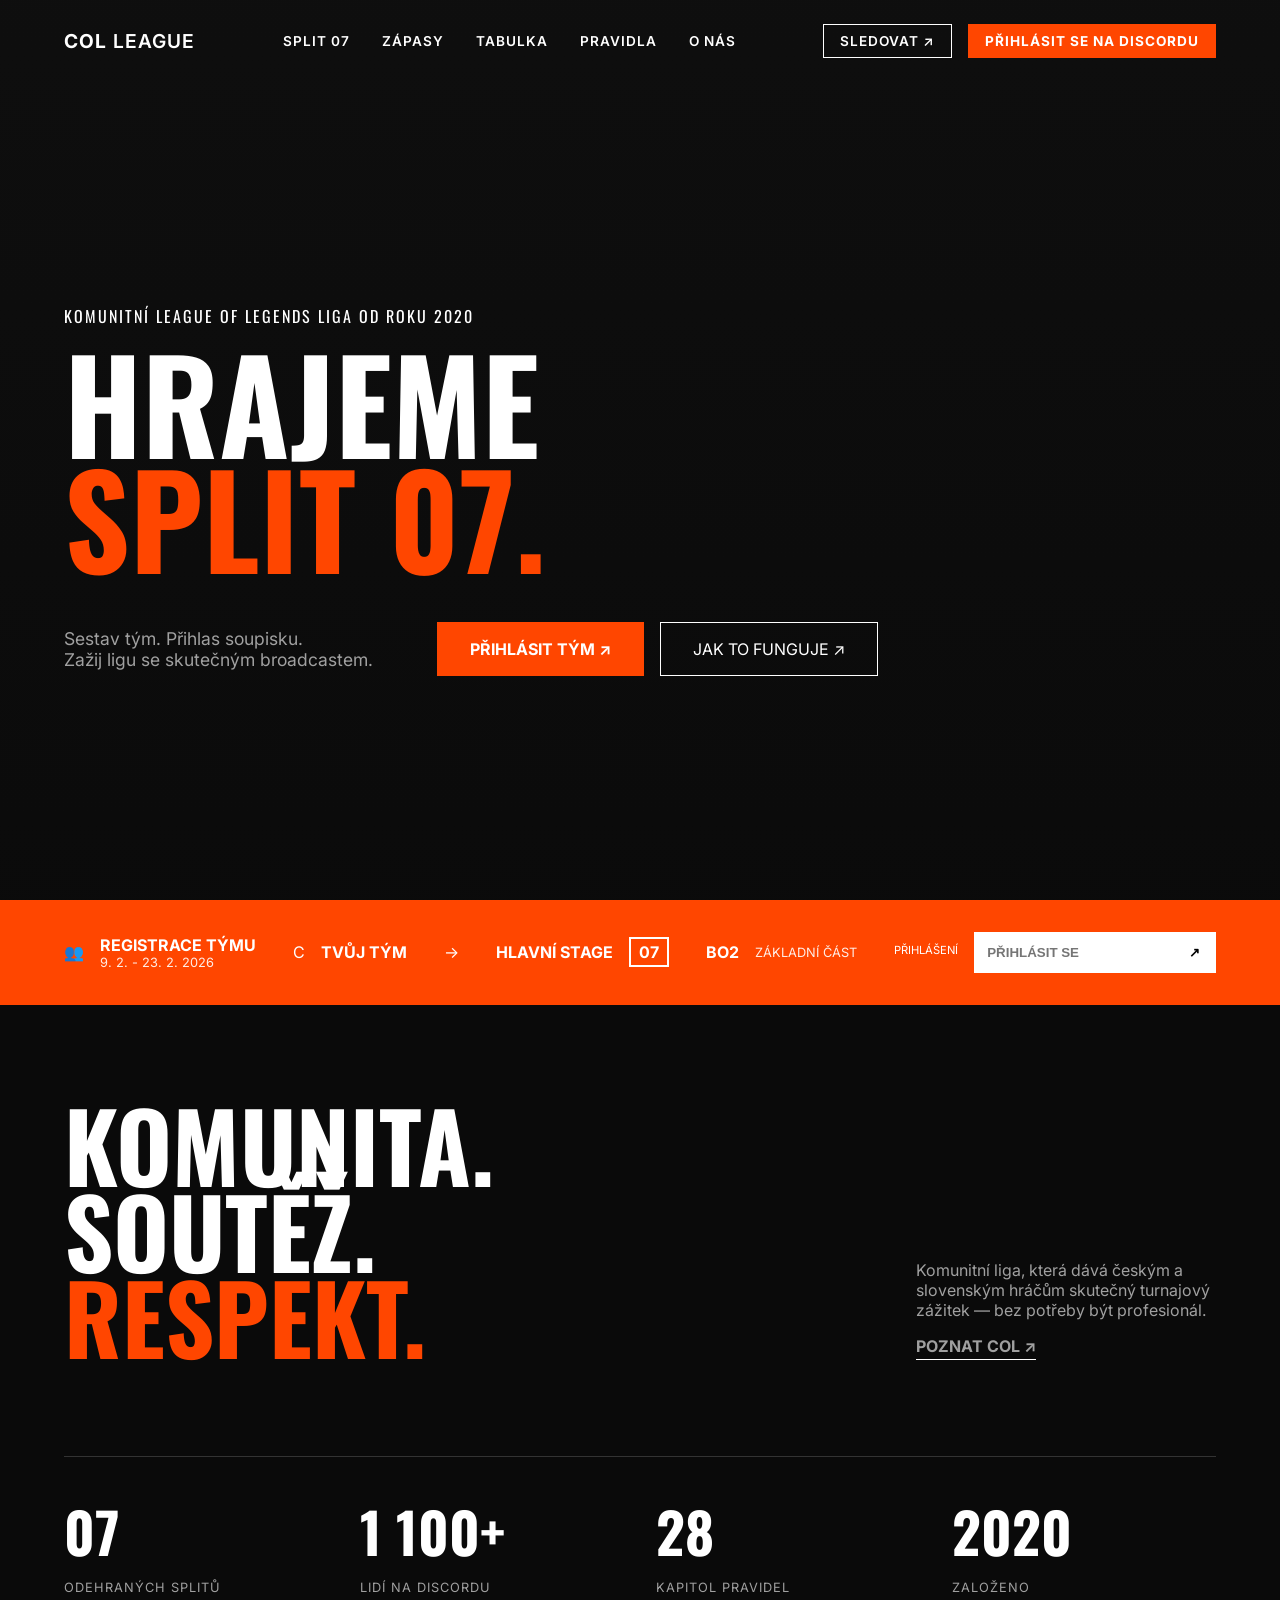
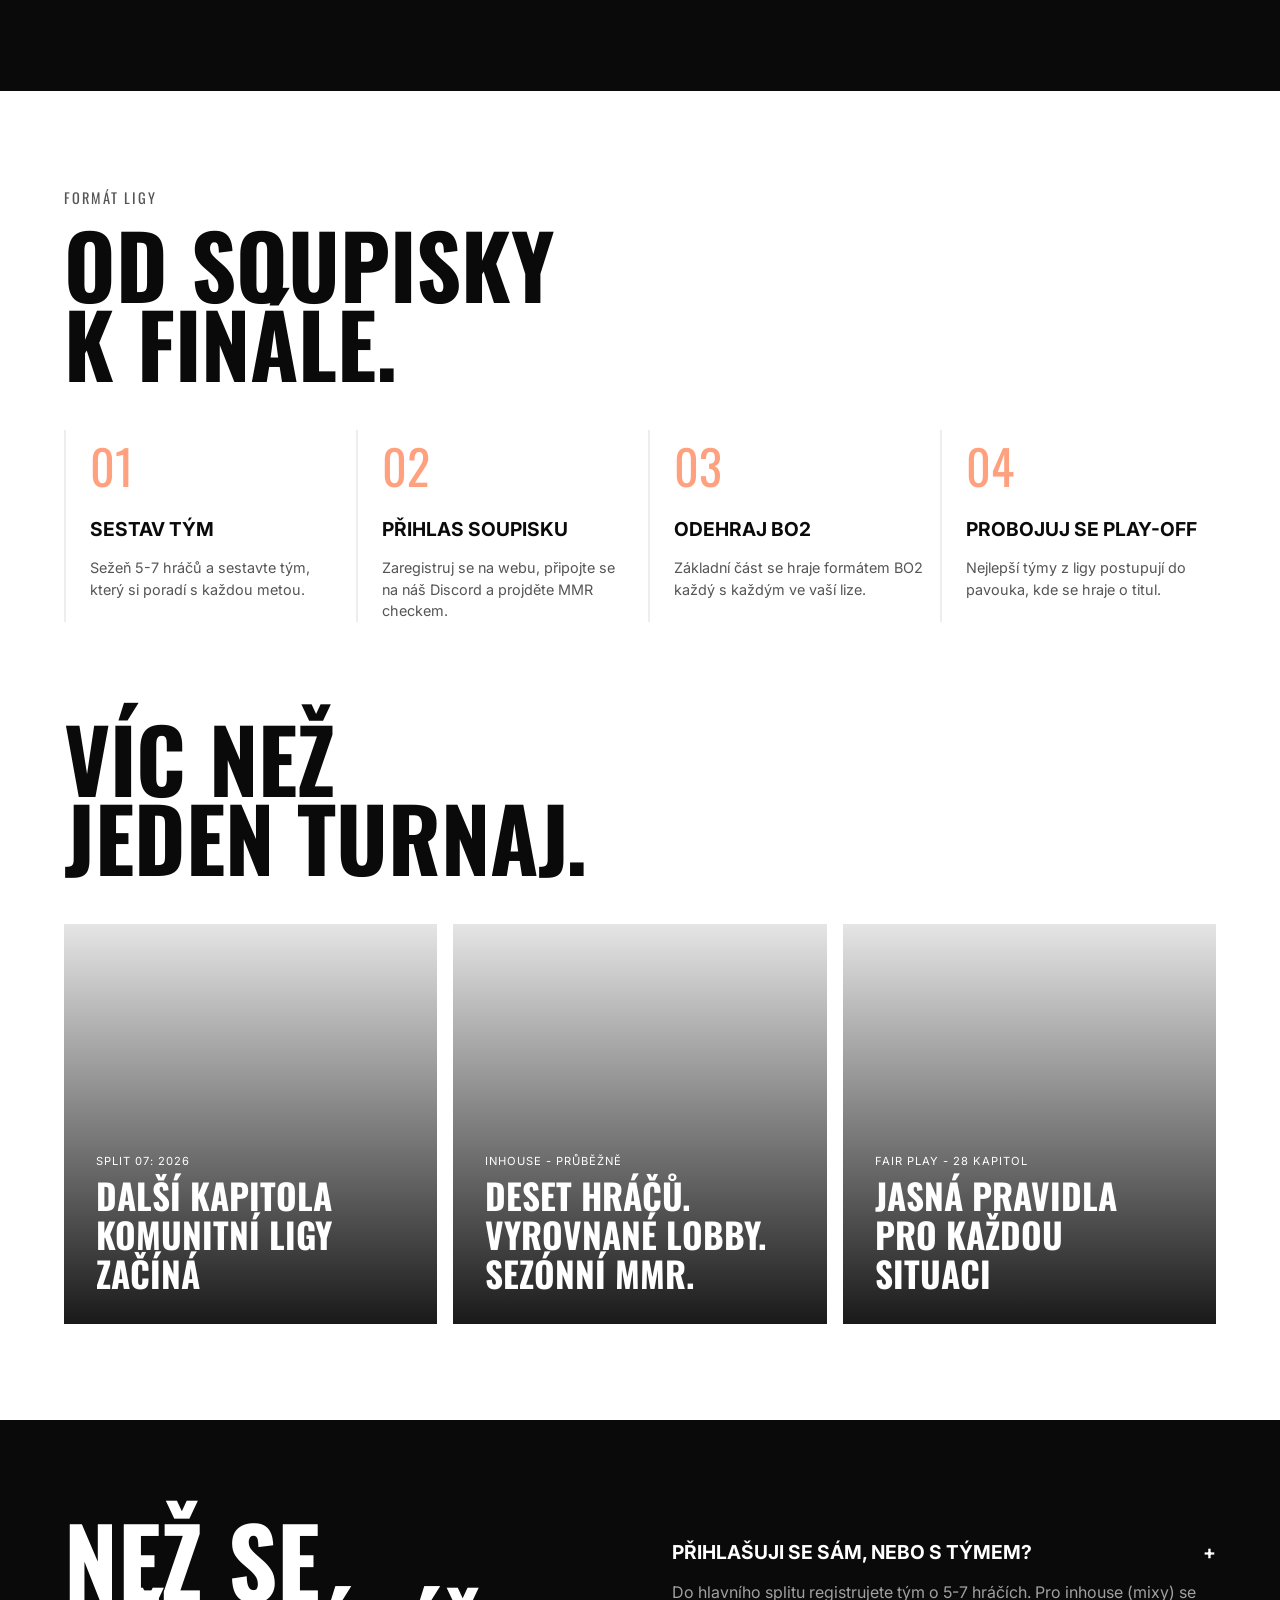
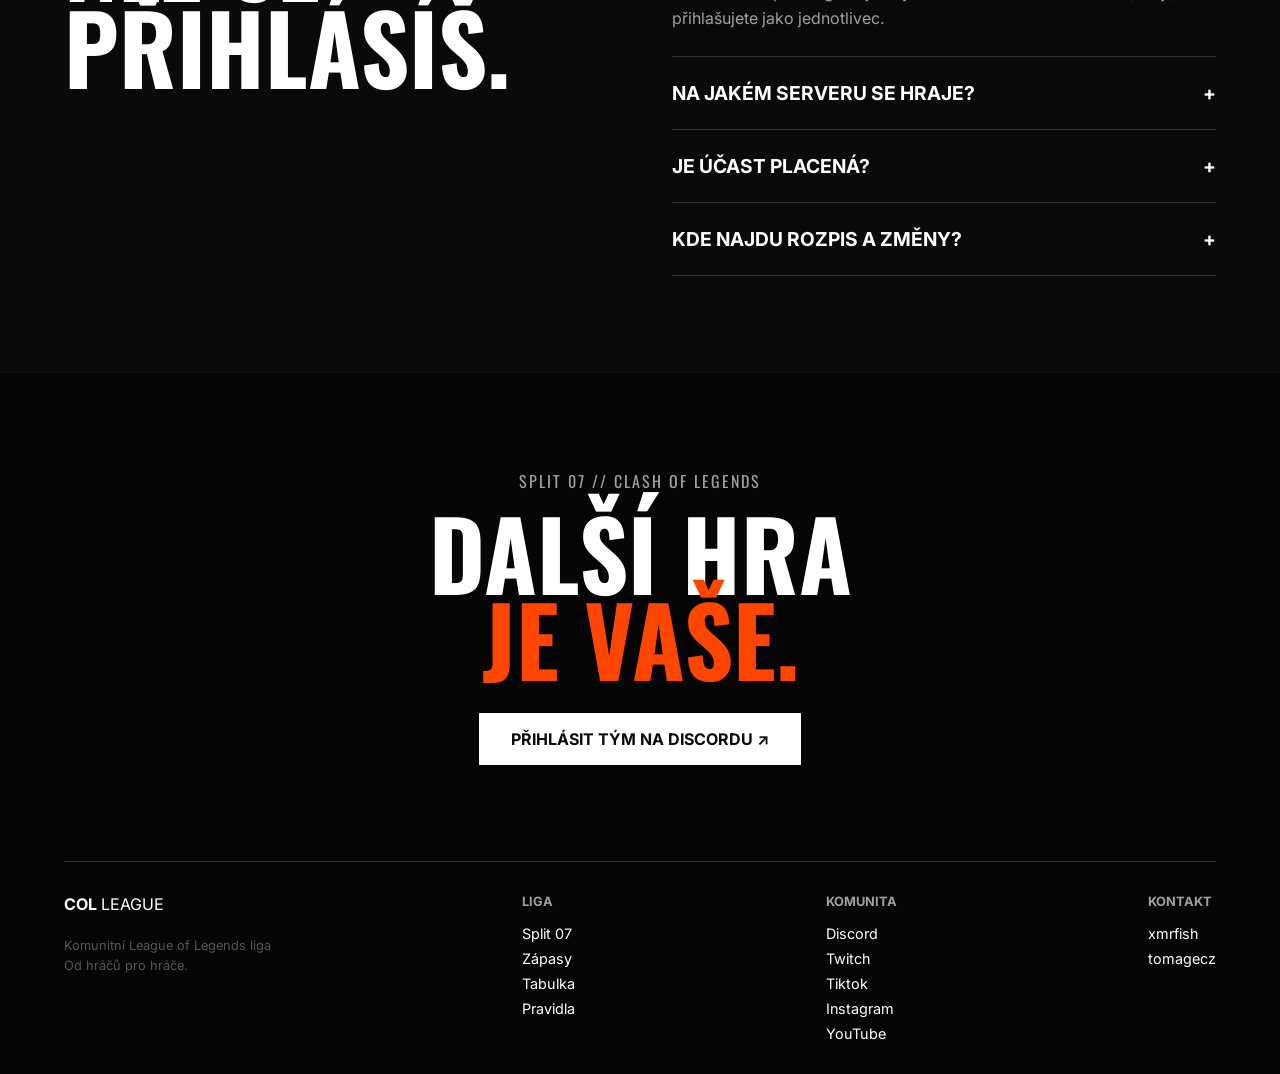
==== index.html @ 9e335a98 "Update index.html" ====
<!DOCTYPE html>
<html lang="sk">
<head>
    <meta charset="UTF-8">
    <meta name="viewport" content="width=device-width, initial-scale=1.0">
    <title>COL - Split 07</title>
    <link rel="preconnect" href="https://fonts.googleapis.com">
    <link rel="preconnect" href="https://fonts.gstatic.com" crossorigin>
    <link href="https://fonts.googleapis.com/css2?family=Inter:wght@400;600&family=Oswald:wght@700&display=swap" rel="stylesheet">
    <link rel="stylesheet" href="style.css">
</head>
<body>

    <!-- Navigácia -->
    <header class="navbar">
        <div class="logo">
            <strong>COL</strong> LEAGUE
        </div>
        <nav class="nav-links">
            <a href="#">SPLIT 07</a>
            <a href="#">ZÁPASY</a>
            <a href="#">TABULKA</a>
            <a href="#">PRAVIDLA</a>
            <a href="#">O NÁS</a>
        </nav>
        <div class="nav-actions">
            <a href="#" class="btn-outline">SLEDOVAT ↗</a>
            <a href="#" class="btn-primary">PŘIHLÁSIT SE NA DISCORDU</a>
        </div>
    </header>

    <!-- Hlavná Hero Sekcia -->
    <section class="hero">
        <div class="hero-content">
            <p class="subtitle">KOMUNITNÍ LEAGUE OF LEGENDS LIGA OD ROKU 2020</p>
            <h1 class="main-title">
                HRAJEME<br>
                <span class="highlight">SPLIT 07.</span>
            </h1>
            <div class="hero-actions">
                <div class="hero-text">
                    <p>Sestav tým. Přihlas soupisku.</p>
                    <p>Zažij ligu se skutečným broadcastem.</p>
                </div>
                <div class="hero-buttons">
                    <a href="#" class="btn-primary large">PŘIHLÁSIT TÝM ↗</a>
                    <a href="#" class="btn-secondary large">JAK TO FUNGUJE ↗</a>
                </div>
            </div>
        </div>
    </section>

    <!-- Oranžový informačný panel -->
    <section class="info-banner">
        <div class="banner-item">
            <span class="icon">👥</span>
            <div>
                <strong>REGISTRACE TÝMU</strong>
                <p>9. 2. - 23. 2. 2026</p>
            </div>
        </div>
        <div class="banner-item">
            <span class="icon">C</span>
            <div>
                <strong>TVŮJ TÝM</strong>
            </div>
        </div>
        <div class="banner-item arrow">
            →
        </div>
        <div class="banner-item">
            <strong>HLAVNÍ STAGE</strong>
            <span class="badge">07</span>
        </div>
        <div class="banner-item">
            <strong>BO2</strong>
            <p>ZÁKLADNÍ ČÁST</p>
        </div>
        <div class="banner-item form-mockup">
            <label>PŘIHLÁŠENÍ</label>
            <div class="input-group">
                <input type="text" placeholder="PŘIHLÁSIT SE" readonly>
                <button>↗</button>
            </div>
        </div>
    </section>

    <!-- Sekcia: Komunita, Soutěž, Respekt -->
    <section class="section-dark about-section">
        <div class="about-top">
            <h2 class="massive-text">
                KOMUNITA.<br>
                SOUTĚŽ.<br>
                <span class="highlight">RESPEKT.</span>
            </h2>
            <div class="about-desc">
                <p>Komunitní liga, která dává českým a slovenským hráčům skutečný turnajový zážitek — bez potřeby být profesionál.</p>
                <a href="#" class="link-arrow">POZNAT COL ↗</a>
            </div>
        </div>
        
        <div class="stats-grid">
            <div class="stat-item">
                <h3>07</h3>
                <p>ODEHRANÝCH SPLITŮ</p>
            </div>
            <div class="stat-item">
                <h3>1 100+</h3>
                <p>LIDÍ NA DISCORDU</p>
            </div>
            <div class="stat-item">
                <h3>28</h3>
                <p>KAPITOL PRAVIDEL</p>
            </div>
            <div class="stat-item">
                <h3>2020</h3>
                <p>ZALOŽENO</p>
            </div>
        </div>
    </section>

    <!-- Sekcia: Od soupisky k finále (Biela) -->
    <section class="section-light steps-section">
        <p class="subtitle-dark">FORMÁT LIGY</p>
        <h2 class="massive-text-dark">OD SOUPISKY<br>K FINÁLE.</h2>
        
        <div class="steps-grid">
            <div class="step-card">
                <div class="step-number">01</div>
                <h4>SESTAV TÝM</h4>
                <p>Sežeň 5-7 hráčů a sestavte tým, který si poradí s každou metou.</p>
            </div>
            <div class="step-card">
                <div class="step-number">02</div>
                <h4>PŘIHLAS SOUPISKU</h4>
                <p>Zaregistruj se na webu, připojte se na náš Discord a projděte MMR checkem.</p>
            </div>
            <div class="step-card">
                <div class="step-number">03</div>
                <h4>ODEHRAJ BO2</h4>
                <p>Základní část se hraje formátem BO2 každý s každým ve vaší lize.</p>
            </div>
            <div class="step-card">
                <div class="step-number">04</div>
                <h4>PROBOJUJ SE PLAY-OFF</h4>
                <p>Nejlepší týmy z ligy postupují do pavouka, kde se hraje o titul.</p>
            </div>
        </div>
    </section>

    <!-- Sekcia: Víc než jeden turnaj -->
    <section class="section-light cards-section" style="padding-top: 0;">
        <h2 class="massive-text-dark">VÍC NEŽ<br>JEDEN TURNAJ.</h2>
        
        <div class="features-grid">
            <div class="feature-card bg-1">
                <p class="card-meta">SPLIT 07: 2026</p>
                <h3>DALŠÍ KAPITOLA KOMUNITNÍ LIGY ZAČÍNÁ</h3>
            </div>
            <div class="feature-card bg-2">
                <p class="card-meta">INHOUSE - PRŮBĚŽNĚ</p>
                <h3>DESET HRÁČŮ. VYROVNANÉ LOBBY. SEZÓNNÍ MMR.</h3>
            </div>
            <div class="feature-card bg-3">
                <p class="card-meta">FAIR PLAY - 28 KAPITOL</p>
                <h3>JASNÁ PRAVIDLA PRO KAŽDOU SITUACI</h3>
            </div>
        </div>
    </section>

    <!-- Sekcia: FAQ -->
    <section class="section-dark faq-section">
        <h2 class="massive-text">NEŽ SE<br>PŘIHLÁSÍŠ.</h2>
        
        <div class="faq-list">
            <details class="faq-item" open>
                <summary>PŘIHLAŠUJI SE SÁM, NEBO S TÝMEM? <span class="toggle">+</span></summary>
                <div class="faq-content">
                    Do hlavního splitu registrujete tým o 5-7 hráčích. Pro inhouse (mixy) se přihlašujete jako jednotlivec.
                </div>
            </details>
            <details class="faq-item">
                <summary>NA JAKÉM SERVERU SE HRAJE? <span class="toggle">+</span></summary>
                <div class="faq-content">Hraje se na serveru EU West.</div>
            </details>
            <details class="faq-item">
                <summary>JE ÚČAST PLACENÁ? <span class="toggle">+</span></summary>
                <div class="faq-content">Ne, účast v komunitní lize je zcela zdarma.</div>
            </details>
            <details class="faq-item">
                <summary>KDE NAJDU ROZPIS A ZMĚNY? <span class="toggle">+</span></summary>
                <div class="faq-content">Vše důležité se dozvíte na našem oficiálním Discordu.</div>
            </details>
        </div>
    </section>

    <!-- Footer -->
    <footer class="footer-section">
        <p class="subtitle" style="color: var(--text-muted); margin-bottom: 1rem;">SPLIT 07 // CLASH OF LEGENDS</p>
        <h2 class="massive-text">
            DALŠÍ HRA<br>
            <span class="highlight">JE VAŠE.</span>
        </h2>
        <a href="#" class="btn-light large mt-2" style="margin-bottom: 6rem; display: inline-block;">PŘIHLÁSIT TÝM NA DISCORDU ↗</a>
        
        <div class="footer-links">
            <div class="col-logo"><strong>COL</strong> LEAGUE<br><br><span style="font-size: 0.8rem; color: #555;">Komunitní League of Legends liga<br>Od hráčů pro hráče.</span></div>
            <div class="links-group">
                <strong>LIGA</strong>
                <a href="#">Split 07</a>
                <a href="#">Zápasy</a>
                <a href="#">Tabulka</a>
                <a href="#">Pravidla</a>
            </div>
            <div class="links-group">
                <strong>KOMUNITA</strong>
                <a href="https://discord.gg/68KqHuSgA">Discord</a>
                <a href="https://www.twitch.tv/col_official">Twitch</a>
                <a href="https://www.tiktok.com/@col.official">Tiktok</a>
                <a href="https://www.instagram.com/col_league_official">Instagram</a>
                <a href="https://www.youtube.com/@ClashofLegendsOfficial">YouTube</a>
                
            </div>
            <div class="links-group">
                <strong>KONTAKT</strong>
                <a href="https://discord.gg/68KqHuSgA">xmrfish</a>
                <a href="https://discord.gg/68KqHuSgA">tomagecz</a>
            </div>
        </div>
    </footer>

</body>
</html>
---- style.css ----
/* --- ZÁKLADNÉ PREMENNÉ A RESET --- */
:root {
    --bg-dark: #0a0a0a;
    --col-primary: #ff4600; /* Výrazná oranžová z návrhu */
    --text-light: #ffffff;
    --text-muted: #a0a0a0;
    --font-heading: 'Oswald', sans-serif;
    --font-body: 'Inter', sans-serif;
}

* {
    margin: 0;
    padding: 0;
    box-sizing: border-box;
}

body {
    background-color: var(--bg-dark);
    color: var(--text-light);
    font-family: var(--font-body);
    overflow-x: hidden;
}

a {
    text-decoration: none;
    color: inherit;
}

/* --- NAVIGÁCIA --- */
.navbar {
    display: flex;
    justify-content: space-between;
    align-items: center;
    padding: 1.5rem 4rem;
    background: transparent;
    position: absolute;
    width: 100%;
    z-index: 100;
    font-size: 0.85rem;
    font-weight: 600;
    letter-spacing: 1px;
}

.logo {
    font-size: 1.2rem;
}

.nav-links {
    display: flex;
    gap: 2rem;
    text-transform: uppercase;
}

.nav-links a:hover {
    color: var(--col-primary);
}

.nav-actions {
    display: flex;
    gap: 1rem;
    align-items: center;
}

/* --- TLAČIDLÁ --- */
.btn-outline {
    border: 1px solid var(--text-light);
    padding: 0.5rem 1rem;
    text-transform: uppercase;
    transition: 0.2s;
}

.btn-outline:hover {
    background-color: var(--text-light);
    color: var(--bg-dark);
}

.btn-primary {
    background-color: var(--col-primary);
    color: white;
    padding: 0.5rem 1rem;
    text-transform: uppercase;
    font-weight: bold;
    border: 1px solid var(--col-primary);
    transition: 0.2s;
}

.btn-primary:hover {
    background-color: transparent;
    color: var(--col-primary);
}

.btn-secondary {
    border: 1px solid var(--text-light);
    padding: 0.5rem 1rem;
    text-transform: uppercase;
}

.btn-primary.large, .btn-secondary.large {
    padding: 1rem 2rem;
    font-size: 1rem;
}

.btn-light {
    background-color: white;
    color: var(--bg-dark);
    padding: 1rem 2rem;
    text-transform: uppercase;
    font-weight: bold;
    margin-top: 2rem;
}

/* --- HERO SEKCIA --- */
.hero {
    height: 100vh;
    display: flex;
    align-items: center;
    padding: 0 4rem;
    background: linear-gradient(rgba(10,10,10,0.4), rgba(10,10,10,0.9)), #111;
}

.hero-content {
    max-width: 1200px;
    margin-top: 5rem;
}

.subtitle {
    font-family: var(--font-heading);
    letter-spacing: 2px;
    font-size: 1rem;
    margin-bottom: 1rem;
    text-transform: uppercase;
}

.main-title {
    font-family: var(--font-heading);
    font-size: 8rem;
    line-height: 0.9;
    text-transform: uppercase;
    margin-bottom: 3rem;
}

.main-title .highlight {
    color: var(--col-primary);
}

.hero-actions {
    display: flex;
    align-items: center;
    gap: 4rem;
}

.hero-text {
    font-size: 1.1rem;
    color: var(--text-muted);
}

.hero-buttons {
    display: flex;
    gap: 1rem;
}

/* --- ORANŽOVÝ BANNER --- */
.info-banner {
    background-color: var(--col-primary);
    display: flex;
    justify-content: space-between;
    align-items: center;
    padding: 2rem 4rem;
    color: white;
    flex-wrap: wrap;
}

.banner-item {
    display: flex;
    align-items: center;
    gap: 1rem;
    text-transform: uppercase;
}

.banner-item p {
    font-size: 0.8rem;
    opacity: 0.9;
}

.badge {
    border: 2px solid white;
    padding: 0.2rem 0.5rem;
    font-weight: bold;
}

.form-mockup label {
    font-size: 0.7rem;
    display: block;
    margin-bottom: 0.3rem;
}

.input-group {
    display: flex;
    background: white;
}

.input-group input {
    border: none;
    padding: 0.8rem;
    font-weight: bold;
    outline: none;
}

.input-group button {
    background: transparent;
    border: none;
    padding: 0 1rem;
    cursor: pointer;
    font-weight: bold;
}

/* --- SPOLOČNÉ TRIEDY PRE SEKCIE --- */
.section-dark {
    background-color: var(--bg-dark);
    color: var(--text-light);
    padding: 6rem 4rem;
}

.section-light {
    background-color: #ffffff;
    color: var(--bg-dark);
    padding: 6rem 4rem;
}

.massive-text {
    font-family: var(--font-heading);
    font-size: 6rem;
    line-height: 0.9;
    text-transform: uppercase;
}

.massive-text .highlight {
    color: var(--col-primary);
}

.massive-text-dark {
    font-family: var(--font-heading);
    font-size: 5.5rem;
    line-height: 0.9;
    text-transform: uppercase;
    color: var(--bg-dark);
    margin-bottom: 3rem;
}

.subtitle-dark {
    font-family: var(--font-heading);
    letter-spacing: 2px;
    font-size: 0.9rem;
    margin-bottom: 1rem;
    text-transform: uppercase;
    color: #555;
}

.link-arrow {
    display: inline-block;
    border-bottom: 1px solid var(--text-light);
    padding-bottom: 0.2rem;
    text-transform: uppercase;
    font-weight: bold;
    margin-top: 1rem;
}

/* --- ABOUT SEKCIA (KOMUNITA. SOUTĚŽ. RESPEKT.) --- */
.about-top {
    display: flex;
    justify-content: space-between;
    align-items: flex-end;
    margin-bottom: 6rem;
}

.about-desc {
    max-width: 300px;
    color: var(--text-muted);
}

.stats-grid {
    display: grid;
    grid-template-columns: repeat(4, 1fr);
    gap: 2rem;
    border-top: 1px solid #333;
    padding-top: 2rem;
}

.stat-item h3 {
    font-family: var(--font-heading);
    font-size: 3.5rem;
    margin-bottom: 0.5rem;
}

.stat-item p {
    font-size: 0.8rem;
    text-transform: uppercase;
    color: var(--text-muted);
    letter-spacing: 1px;
}

/* --- KROKY (OD SOUPISKY K FINÁLE) --- */
.steps-grid {
    display: grid;
    grid-template-columns: repeat(4, 1fr);
    gap: 1rem;
}

.step-card {
    border-left: 2px solid #eee;
    padding-left: 1.5rem;
}

.step-number {
    font-family: var(--font-heading);
    font-size: 3rem;
    color: var(--col-primary);
    opacity: 0.5;
    margin-bottom: 1rem;
}

.step-card h4 {
    font-size: 1.2rem;
    text-transform: uppercase;
    margin-bottom: 1rem;
}

.step-card p {
    color: #555;
    font-size: 0.9rem;
    line-height: 1.5;
}

/* --- OBRÁZKOVÉ KARTY --- */
.features-grid {
    display: grid;
    grid-template-columns: repeat(3, 1fr);
    gap: 1rem;
}

.feature-card {
    height: 400px;
    background-color: #222; 
    padding: 2rem;
    display: flex;
    flex-direction: column;
    justify-content: flex-end;
    color: white;
    background: linear-gradient(to top, rgba(0,0,0,0.9), rgba(0,0,0,0.1));
}

.card-meta {
    font-size: 0.7rem;
    text-transform: uppercase;
    letter-spacing: 1px;
    margin-bottom: 0.5rem;
}

.feature-card h3 {
    font-family: var(--font-heading);
    font-size: 2.2rem;
    line-height: 1.1;
    text-transform: uppercase;
}

/* --- FAQ SEKCIA --- */
.faq-section {
    display: grid;
    grid-template-columns: 1fr 1fr;
    gap: 4rem;
}

.faq-list {
    display: flex;
    flex-direction: column;
}

.faq-item {
    border-bottom: 1px solid #333;
    padding: 1.5rem 0;
}

.faq-item summary {
    font-size: 1.2rem;
    font-weight: bold;
    cursor: pointer;
    list-style: none;
    display: flex;
    justify-content: space-between;
}

.faq-item summary::-webkit-details-marker {
    display: none;
}

.faq-content {
    padding-top: 1rem;
    color: var(--text-muted);
    line-height: 1.6;
}

/* --- FOOTER --- */
.footer-section {
    background-color: #050505; 
    padding: 6rem 4rem 2rem 4rem;
    color: white;
    text-align: center;
    border-top: 1px solid #111;
}

.footer-links {
    display: flex;
    justify-content: space-between;
    text-align: left;
    border-top: 1px solid #333;
    padding-top: 2rem;
}

.links-group {
    display: flex;
    flex-direction: column;
    gap: 0.5rem;
}

.links-group strong {
    margin-bottom: 0.5rem;
    color: var(--text-muted);
    font-size: 0.8rem;
    text-transform: uppercase;
}

.links-group a {
    color: white;
    font-size: 0.9rem;
}
.links-group a:hover {
    color: var(--col-primary);
}
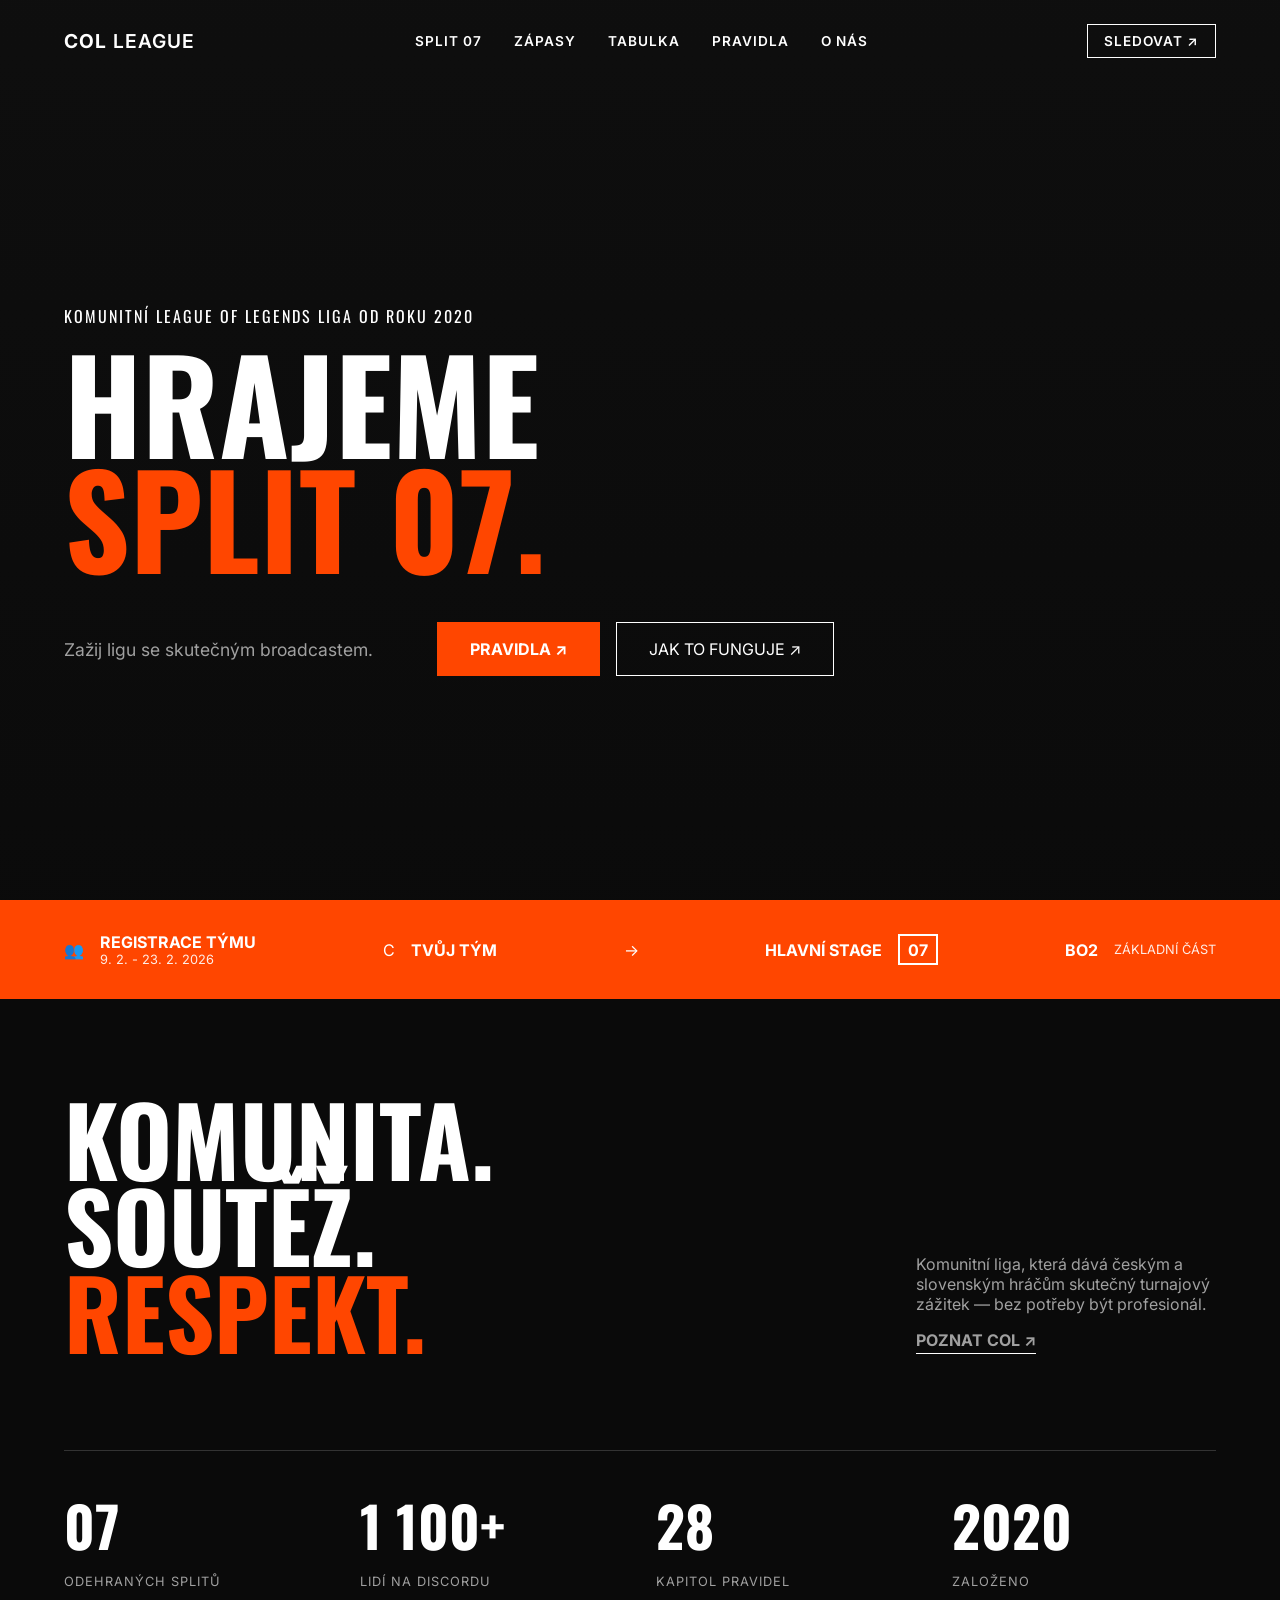
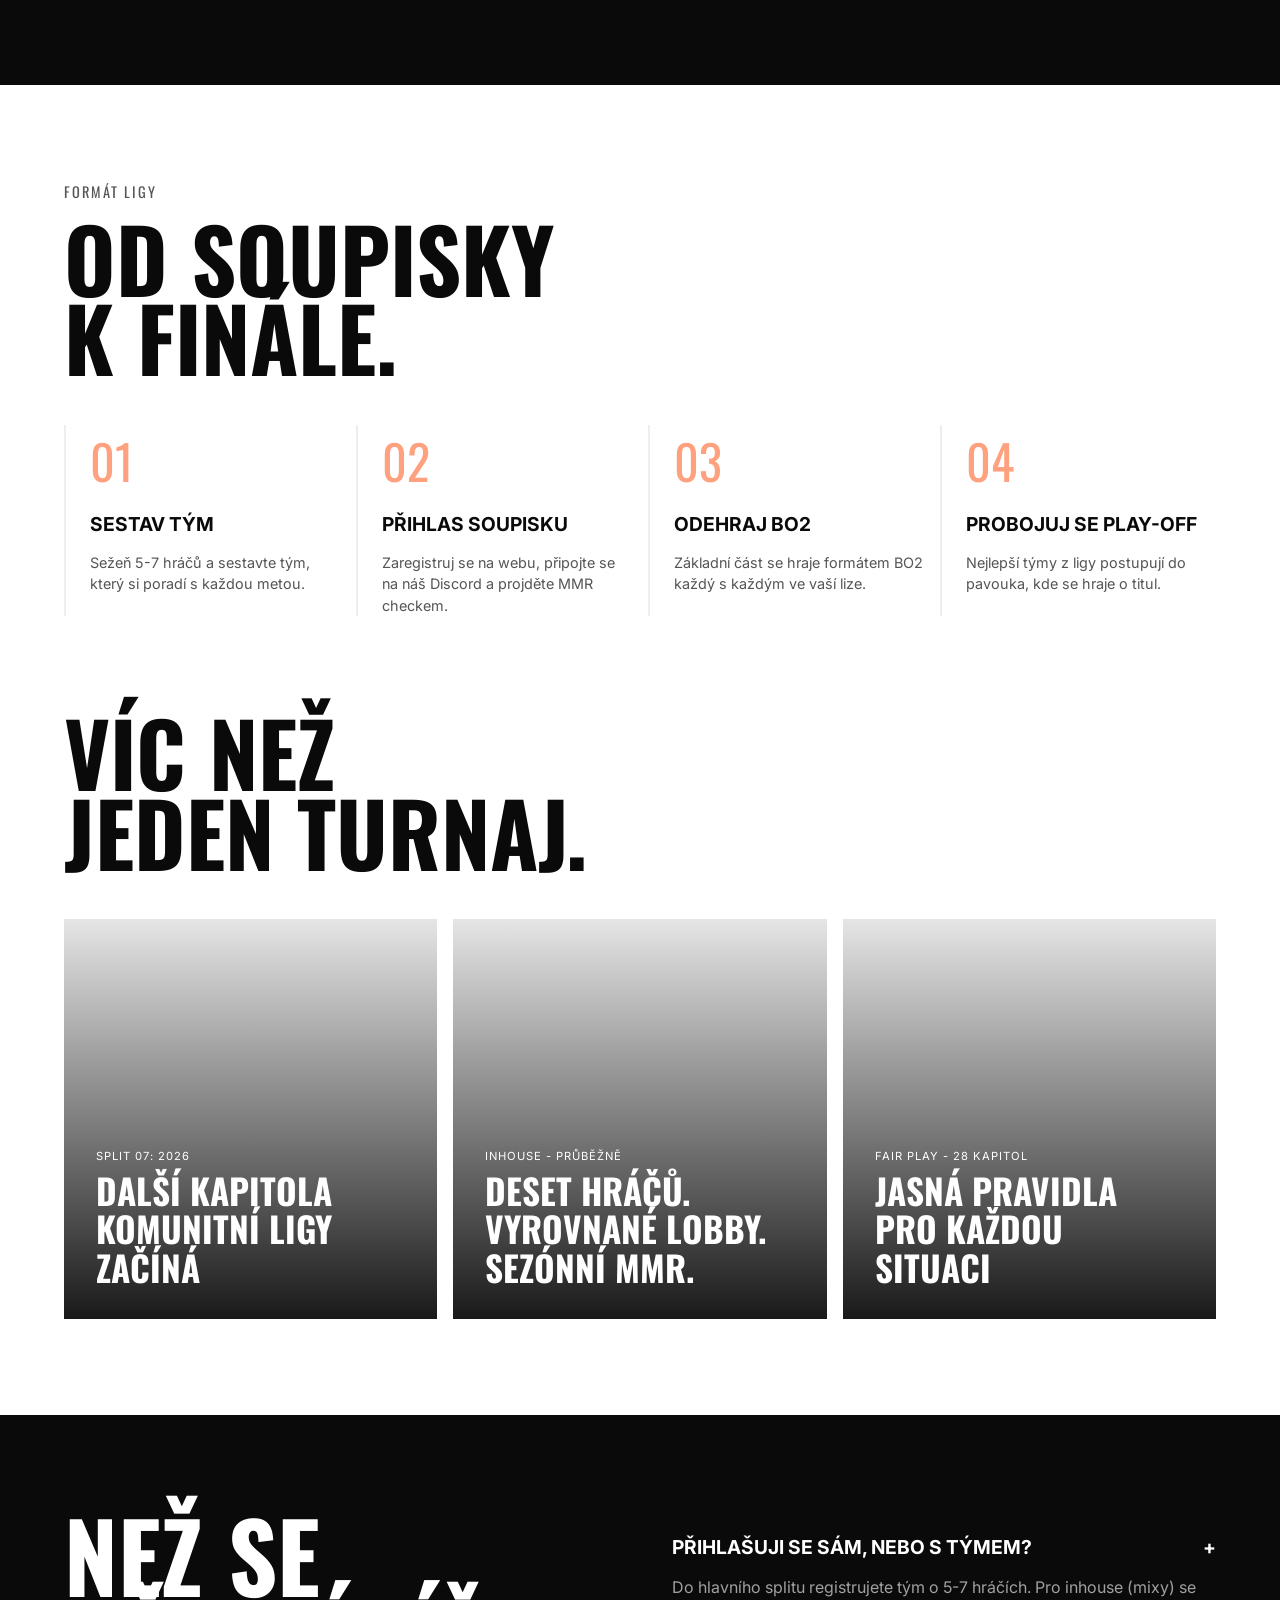
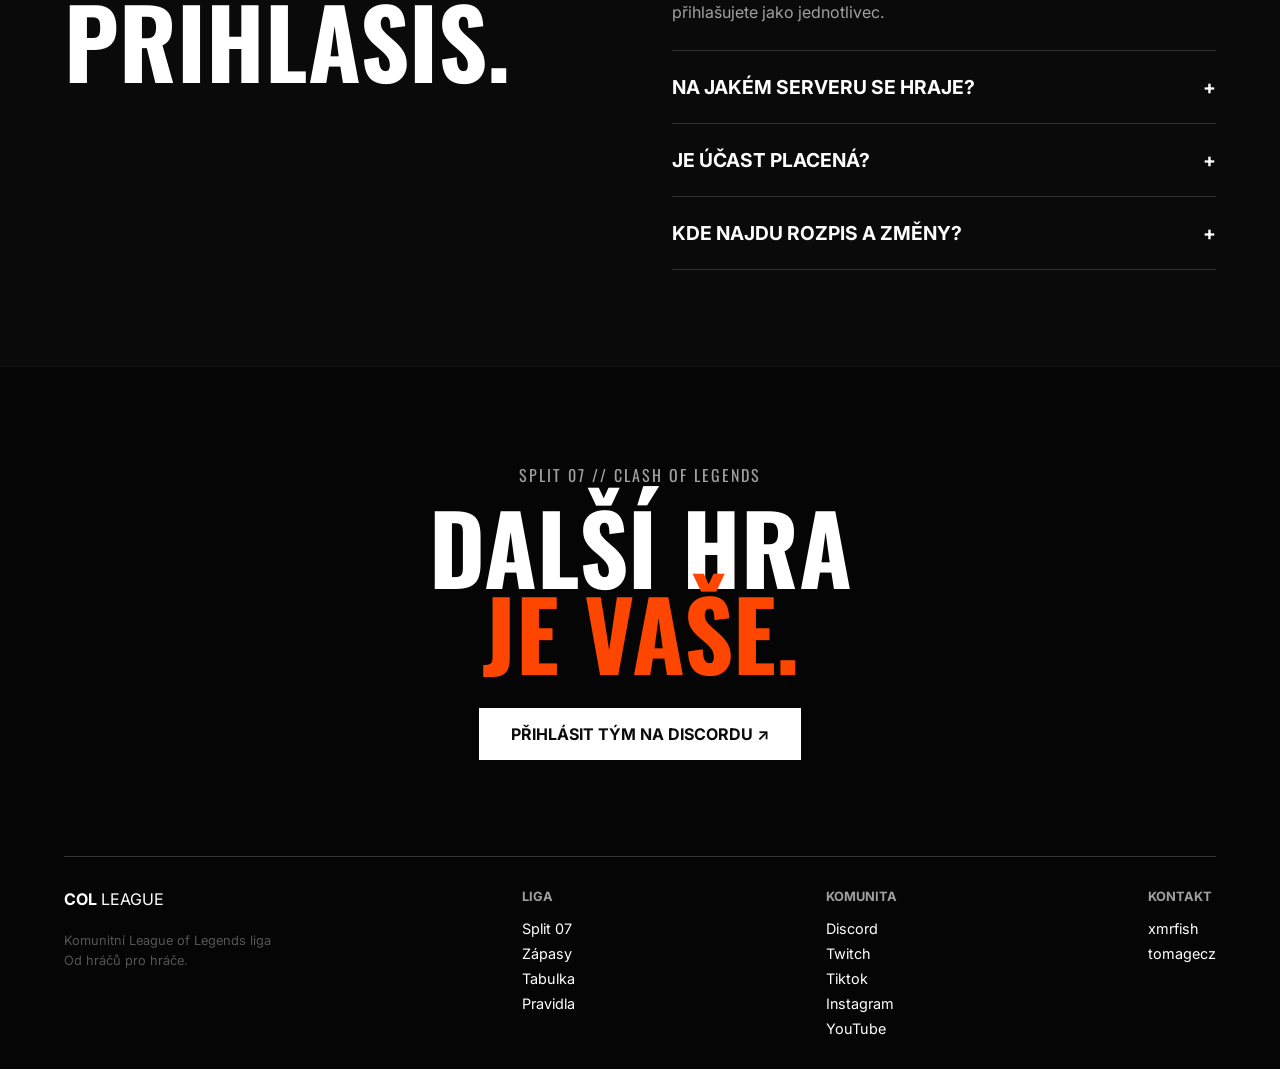
==== commit 518e6f39: "Update index.html to remove unused elements Removed Discord login button and team registration secti" ====
--- a/index.html
+++ b/index.html
@@ -25,7 +25,6 @@
         </nav>
         <div class="nav-actions">
             <a href="#" class="btn-outline">SLEDOVAT ↗</a>
-            <a href="#" class="btn-primary">PŘIHLÁSIT SE NA DISCORDU</a>
         </div>
     </header>
 
@@ -39,11 +38,10 @@
             </h1>
             <div class="hero-actions">
                 <div class="hero-text">
-                    <p>Sestav tým. Přihlas soupisku.</p>
                     <p>Zažij ligu se skutečným broadcastem.</p>
                 </div>
                 <div class="hero-buttons">
-                    <a href="#" class="btn-primary large">PŘIHLÁSIT TÝM ↗</a>
+                    <a href="#" class="btn-primary large">PRAVIDLA ↗</a>
                     <a href="#" class="btn-secondary large">JAK TO FUNGUJE ↗</a>
                 </div>
             </div>
@@ -76,13 +74,7 @@
             <strong>BO2</strong>
             <p>ZÁKLADNÍ ČÁST</p>
         </div>
-        <div class="banner-item form-mockup">
-            <label>PŘIHLÁŠENÍ</label>
-            <div class="input-group">
-                <input type="text" placeholder="PŘIHLÁSIT SE" readonly>
-                <button>↗</button>
-            </div>
-        </div>
+       
     </section>
 
     <!-- Sekcia: Komunita, Soutěž, Respekt -->
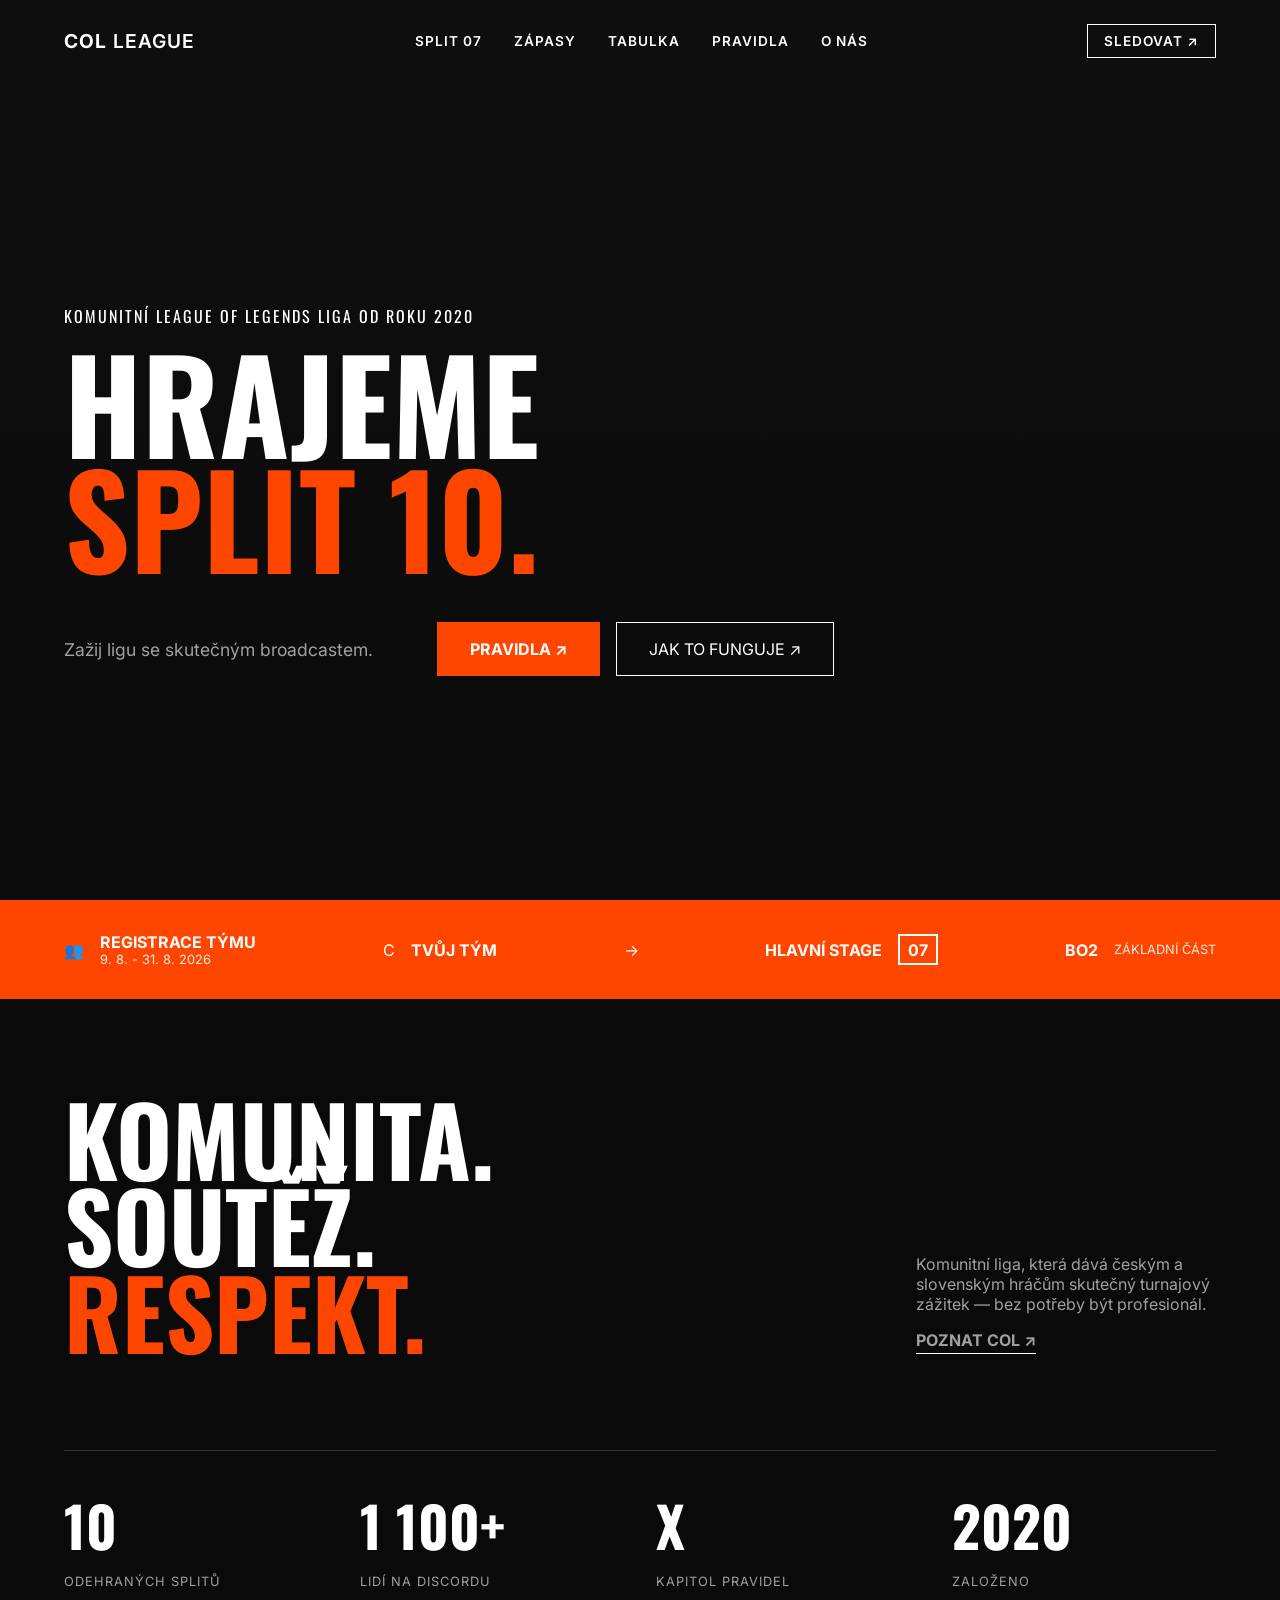
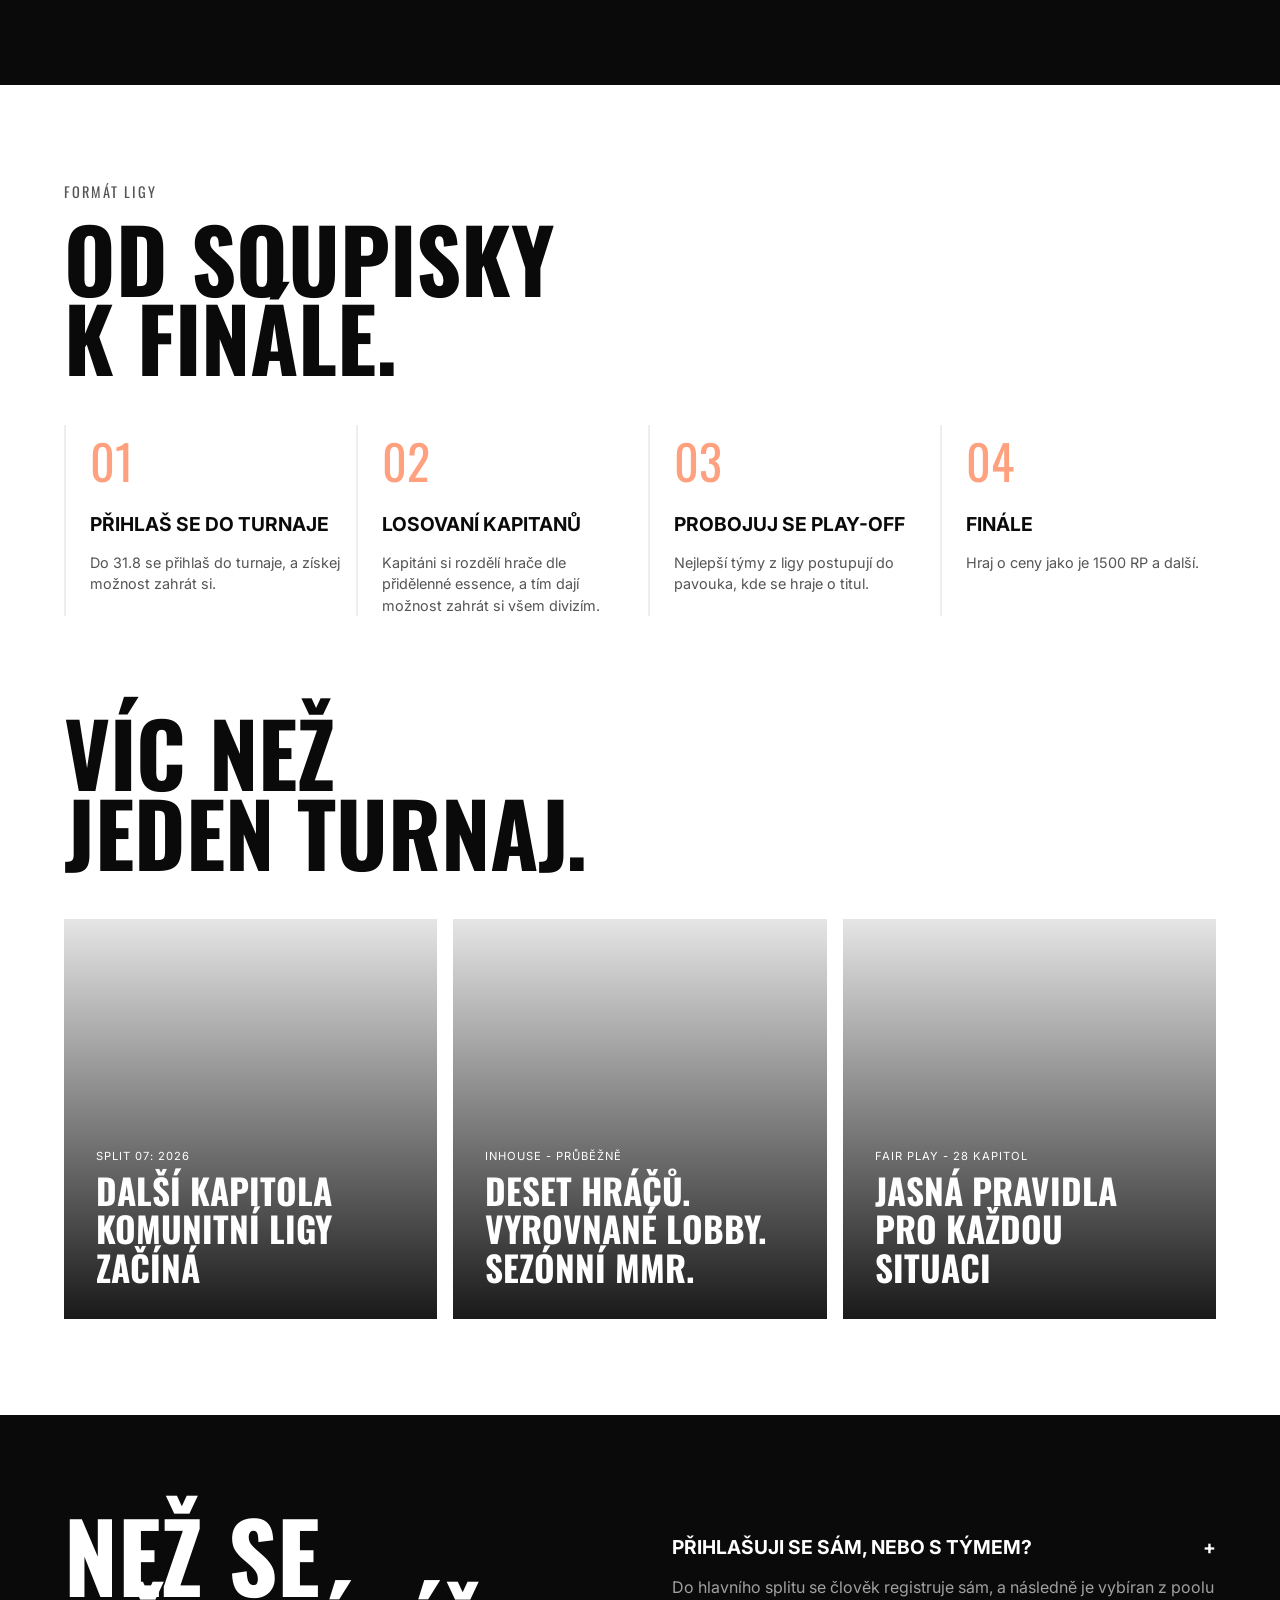
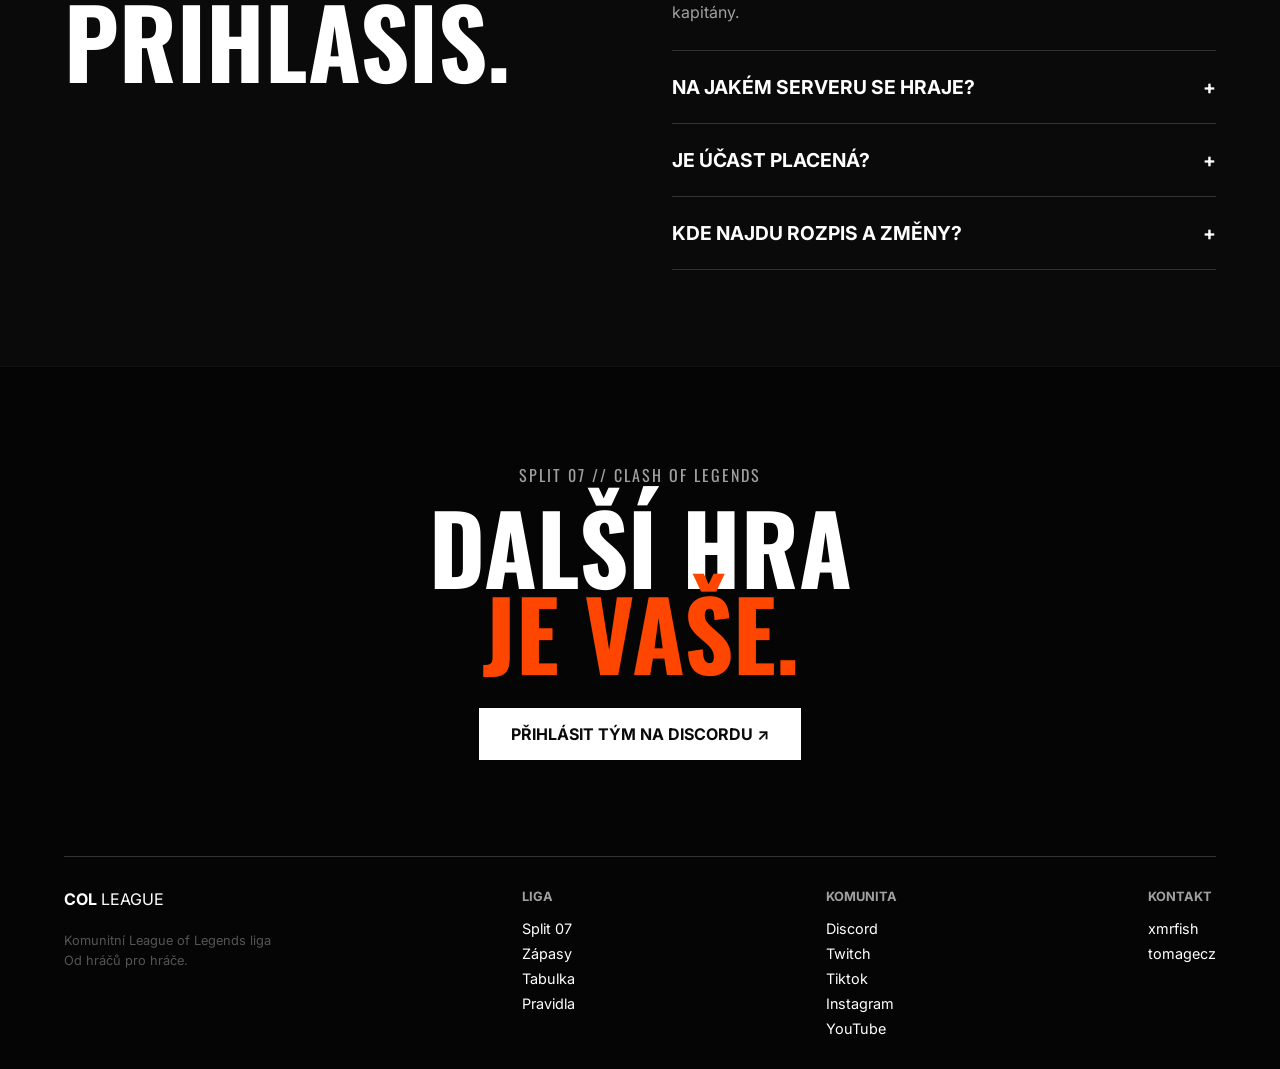
==== commit d0d6cd4f: "Update index.html" ====
--- a/index.html
+++ b/index.html
@@ -3,7 +3,7 @@
 <head>
     <meta charset="UTF-8">
     <meta name="viewport" content="width=device-width, initial-scale=1.0">
-    <title>COL - Split 07</title>
+    <title>COL - Split 10</title>
     <link rel="preconnect" href="https://fonts.googleapis.com">
     <link rel="preconnect" href="https://fonts.gstatic.com" crossorigin>
     <link href="https://fonts.googleapis.com/css2?family=Inter:wght@400;600&family=Oswald:wght@700&display=swap" rel="stylesheet">
@@ -34,7 +34,7 @@
             <p class="subtitle">KOMUNITNÍ LEAGUE OF LEGENDS LIGA OD ROKU 2020</p>
             <h1 class="main-title">
                 HRAJEME<br>
-                <span class="highlight">SPLIT 07.</span>
+                <span class="highlight">SPLIT 10.</span>
             </h1>
             <div class="hero-actions">
                 <div class="hero-text">
@@ -54,7 +54,7 @@
             <span class="icon">👥</span>
             <div>
                 <strong>REGISTRACE TÝMU</strong>
-                <p>9. 2. - 23. 2. 2026</p>
+                <p>9. 8. - 31. 8. 2026</p>
             </div>
         </div>
         <div class="banner-item">
@@ -93,7 +93,7 @@
         
         <div class="stats-grid">
             <div class="stat-item">
-                <h3>07</h3>
+                <h3>10</h3>
                 <p>ODEHRANÝCH SPLITŮ</p>
             </div>
             <div class="stat-item">
@@ -101,7 +101,7 @@
                 <p>LIDÍ NA DISCORDU</p>
             </div>
             <div class="stat-item">
-                <h3>28</h3>
+                <h3>X</h3>
                 <p>KAPITOL PRAVIDEL</p>
             </div>
             <div class="stat-item">
@@ -119,23 +119,23 @@
         <div class="steps-grid">
             <div class="step-card">
                 <div class="step-number">01</div>
-                <h4>SESTAV TÝM</h4>
-                <p>Sežeň 5-7 hráčů a sestavte tým, který si poradí s každou metou.</p>
+                <h4>PŘIHLAŠ SE DO TURNAJE</h4>
+                <p>Do 31.8 se přihlaš do turnaje, a získej možnost zahrát si.</p>
             </div>
             <div class="step-card">
                 <div class="step-number">02</div>
-                <h4>PŘIHLAS SOUPISKU</h4>
-                <p>Zaregistruj se na webu, připojte se na náš Discord a projděte MMR checkem.</p>
+                <h4>LOSOVANÍ KAPITANŮ</h4>
+                <p>Kapitáni si rozdělí hrače dle přidělenné essence, a tím dají možnost zahrát si všem divizím.</p>
             </div>
             <div class="step-card">
                 <div class="step-number">03</div>
-                <h4>ODEHRAJ BO2</h4>
-                <p>Základní část se hraje formátem BO2 každý s každým ve vaší lize.</p>
-            </div>
-            <div class="step-card">
-                <div class="step-number">04</div>
                 <h4>PROBOJUJ SE PLAY-OFF</h4>
                 <p>Nejlepší týmy z ligy postupují do pavouka, kde se hraje o titul.</p>
+            </div>
+            <div class="step-card">
+                <div class="step-number">04</div>
+                <h4>FINÁLE</h4>
+                <p>Hraj o ceny jako je 1500 RP a další.</p>
             </div>
         </div>
     </section>
@@ -168,12 +168,12 @@
             <details class="faq-item" open>
                 <summary>PŘIHLAŠUJI SE SÁM, NEBO S TÝMEM? <span class="toggle">+</span></summary>
                 <div class="faq-content">
-                    Do hlavního splitu registrujete tým o 5-7 hráčích. Pro inhouse (mixy) se přihlašujete jako jednotlivec.
+                    Do hlavního splitu se člověk registruje sám, a následně je vybíran z poolu kapitány.
                 </div>
             </details>
             <details class="faq-item">
                 <summary>NA JAKÉM SERVERU SE HRAJE? <span class="toggle">+</span></summary>
-                <div class="faq-content">Hraje se na serveru EU West.</div>
+                <div class="faq-content">Hraje se na serveru EU EUNE</div>
             </details>
             <details class="faq-item">
                 <summary>JE ÚČAST PLACENÁ? <span class="toggle">+</span></summary>
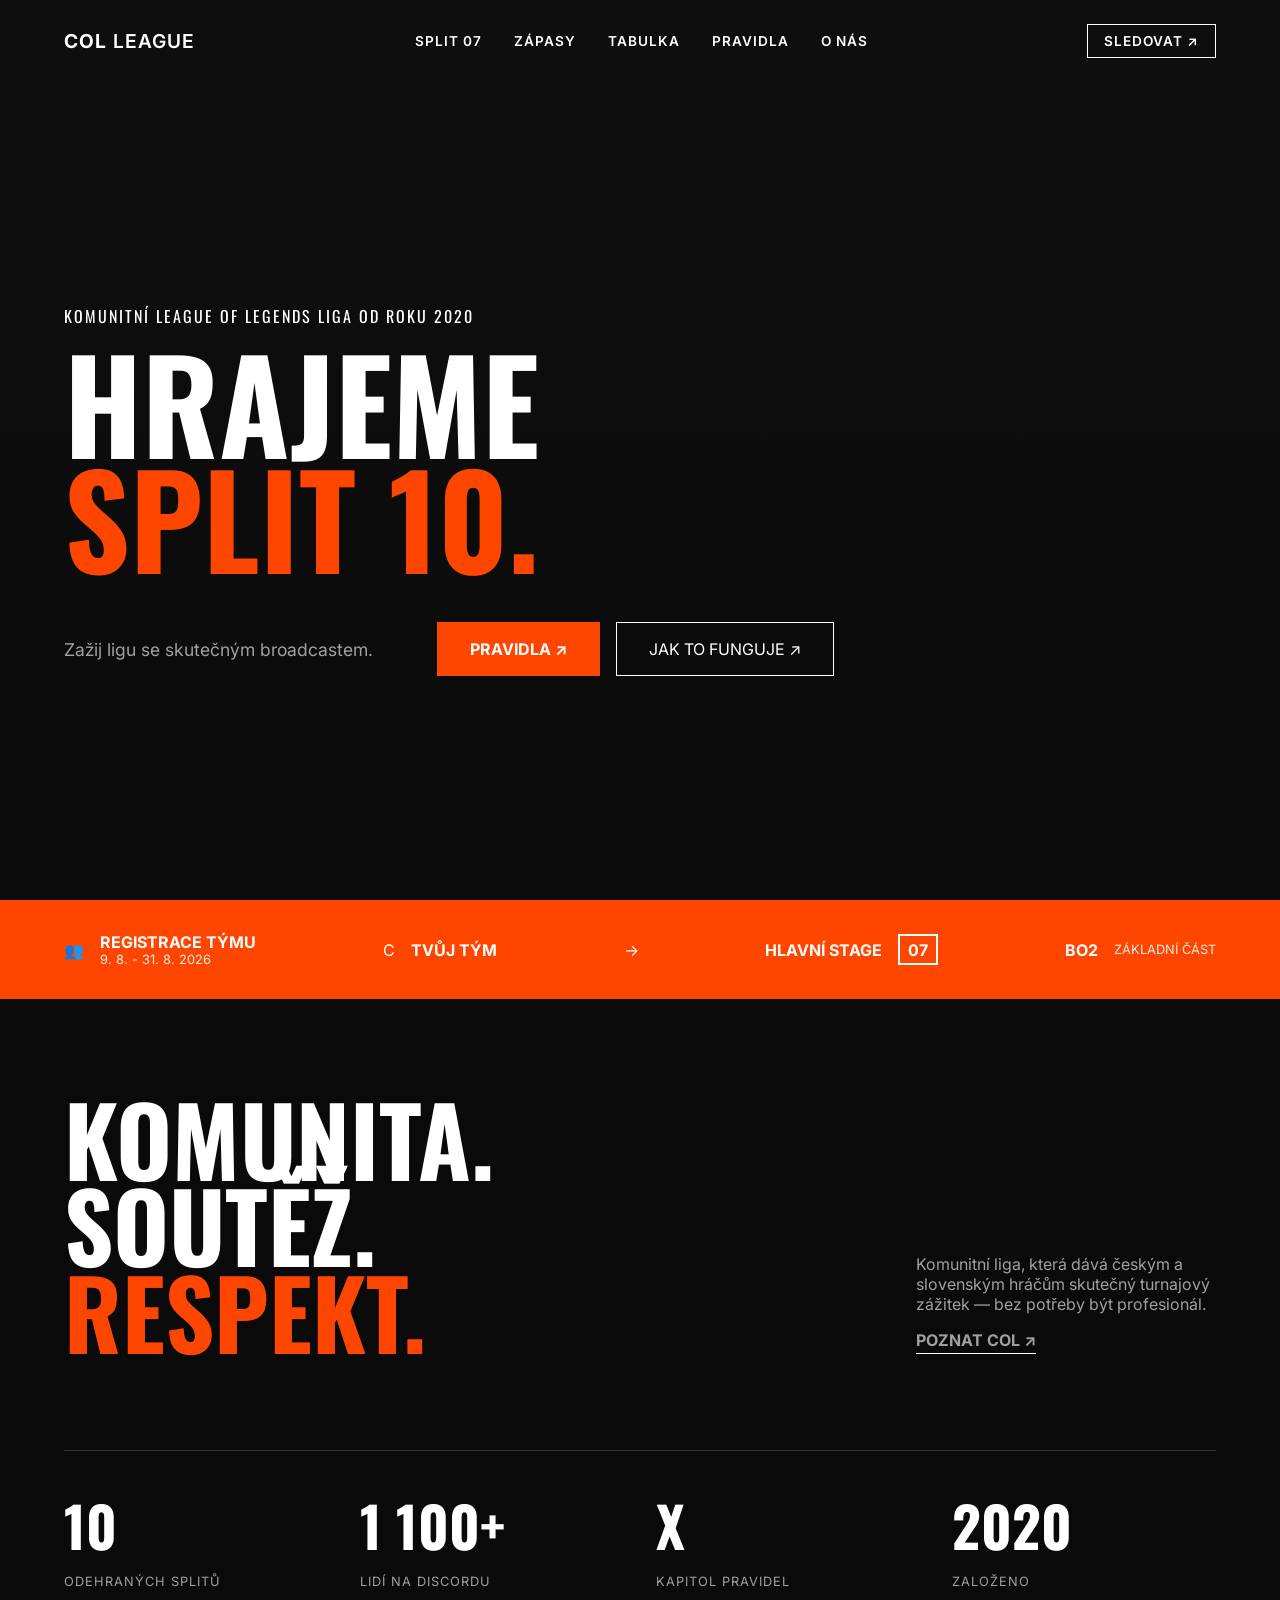
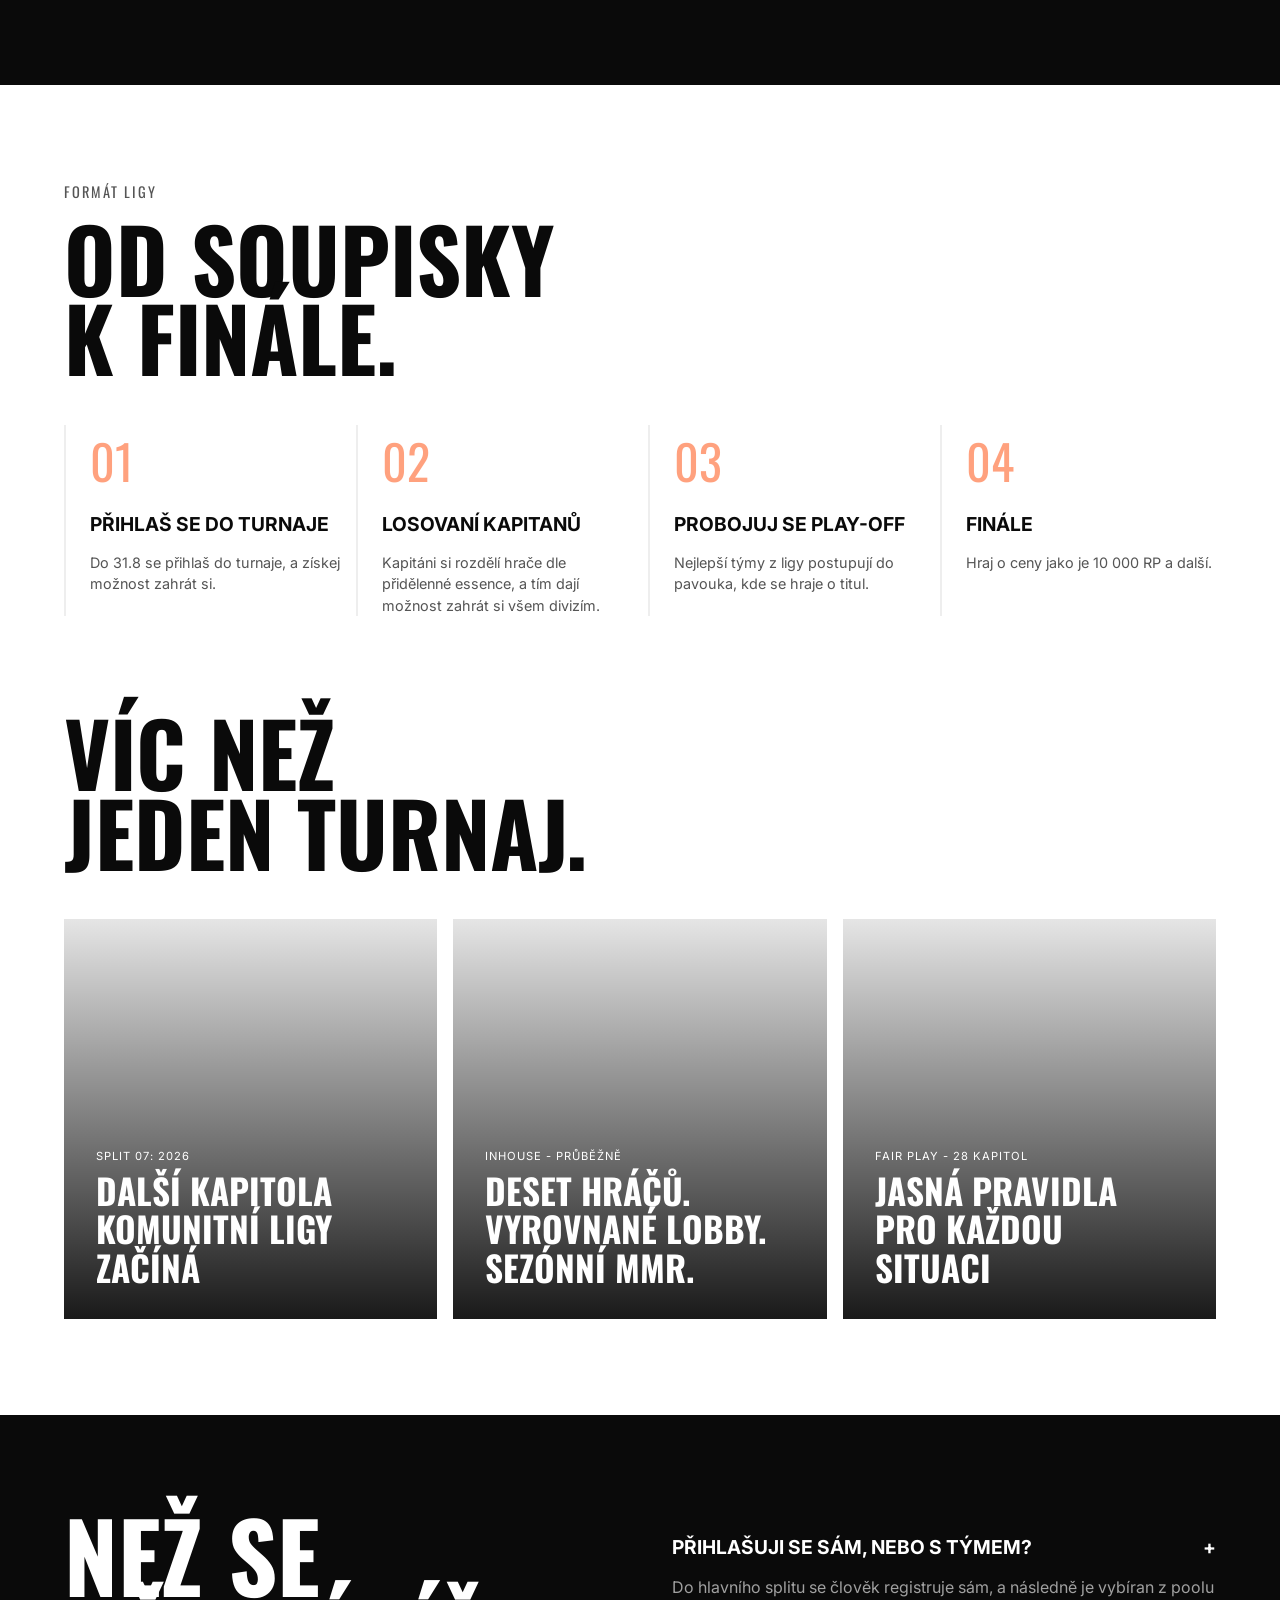
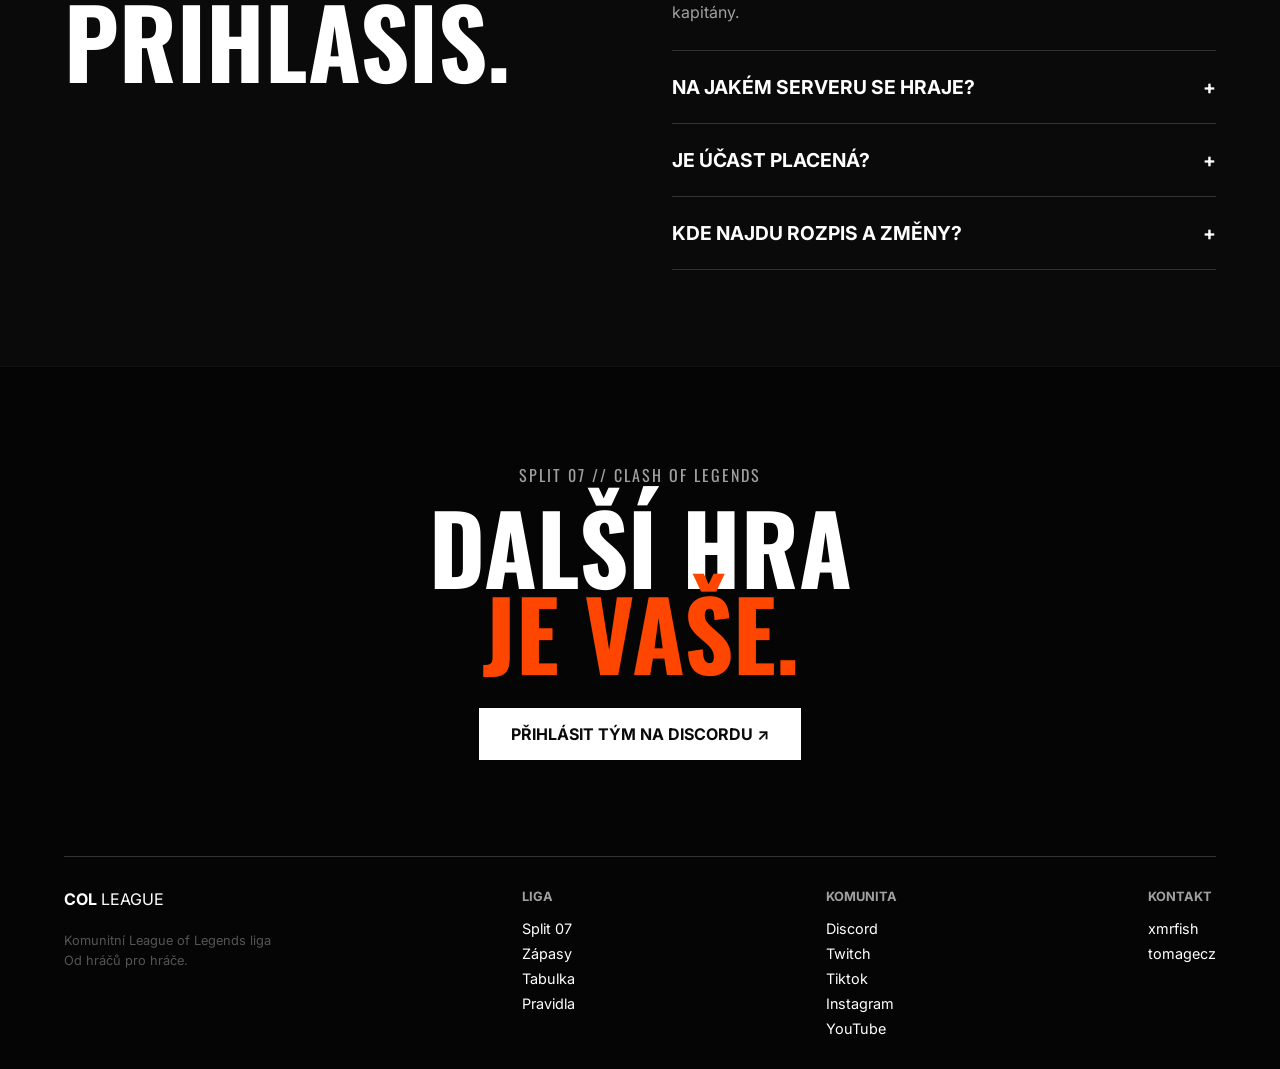
==== commit e1ad99f7: "Update prize amount in FINÁLE section" ====
--- a/index.html
+++ b/index.html
@@ -135,7 +135,7 @@
             <div class="step-card">
                 <div class="step-number">04</div>
                 <h4>FINÁLE</h4>
-                <p>Hraj o ceny jako je 1500 RP a další.</p>
+                <p>Hraj o ceny jako je 10 000 RP a další.</p>
             </div>
         </div>
     </section>
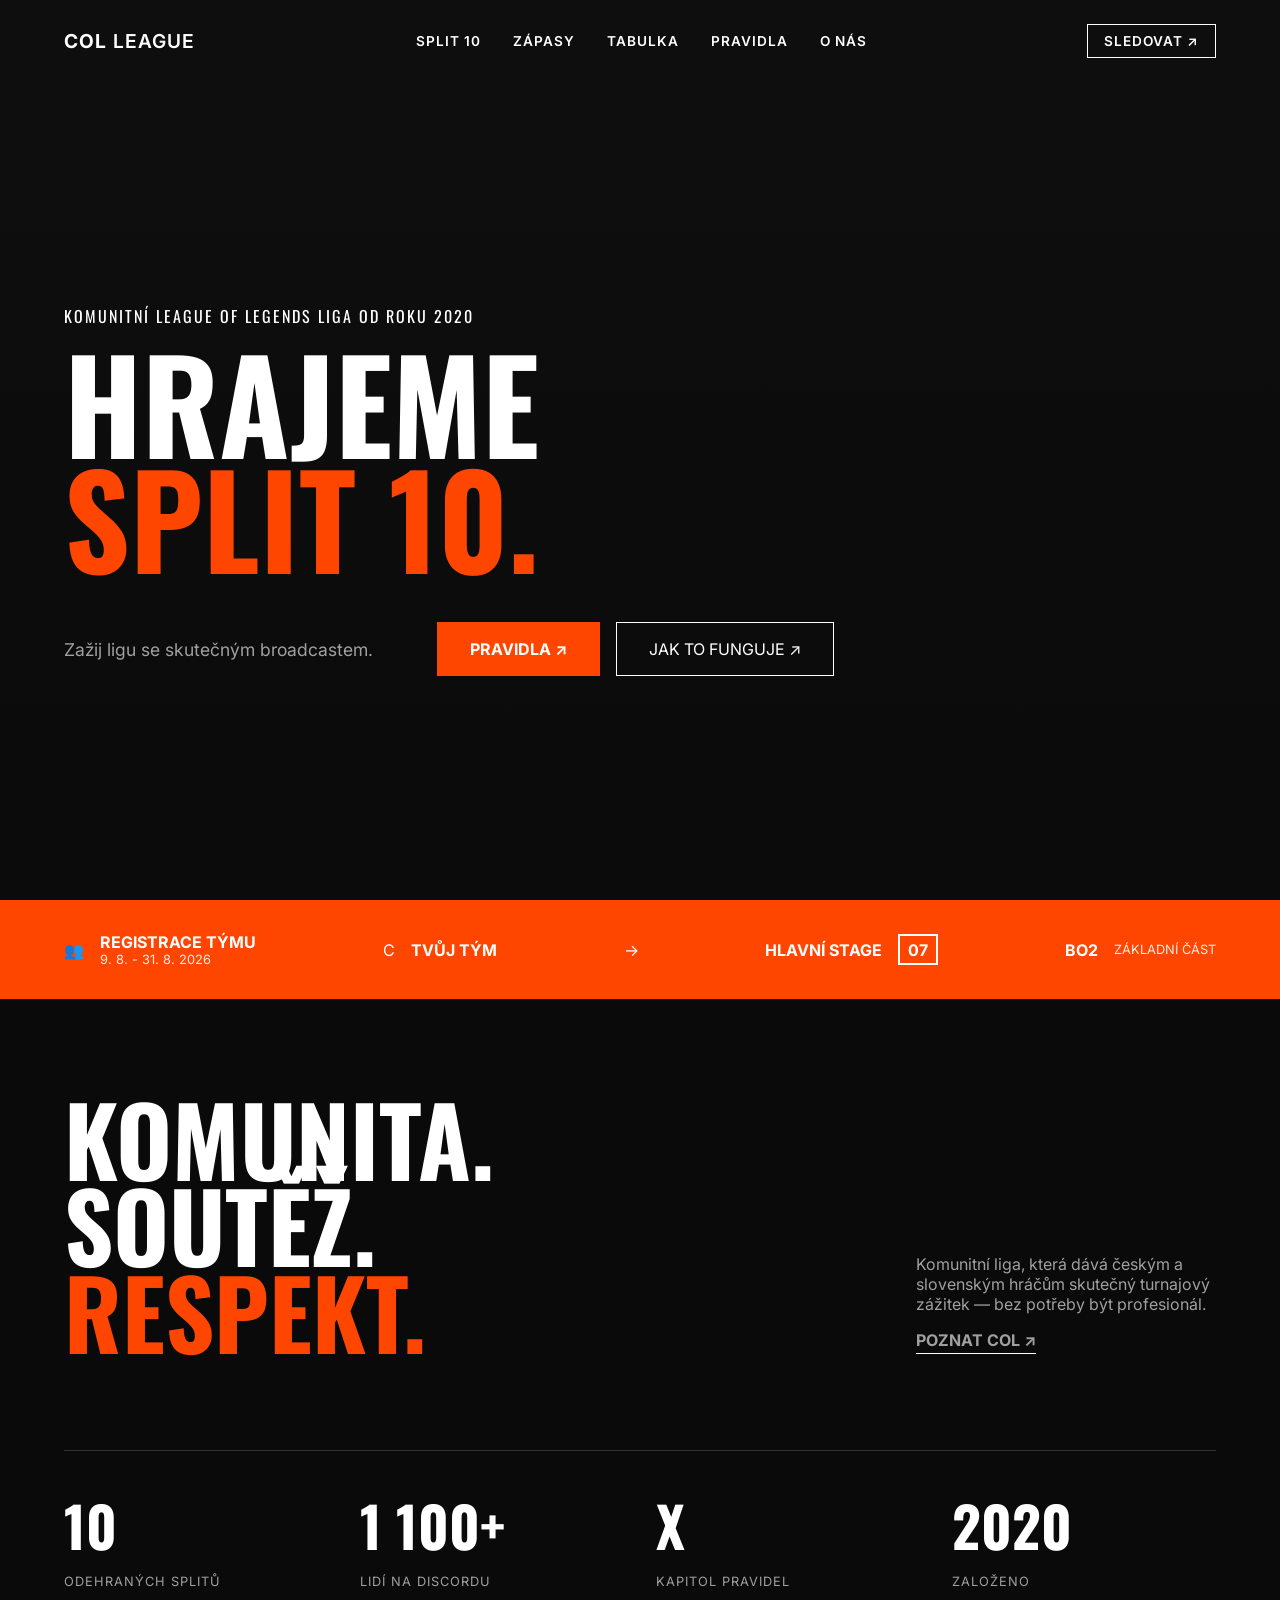
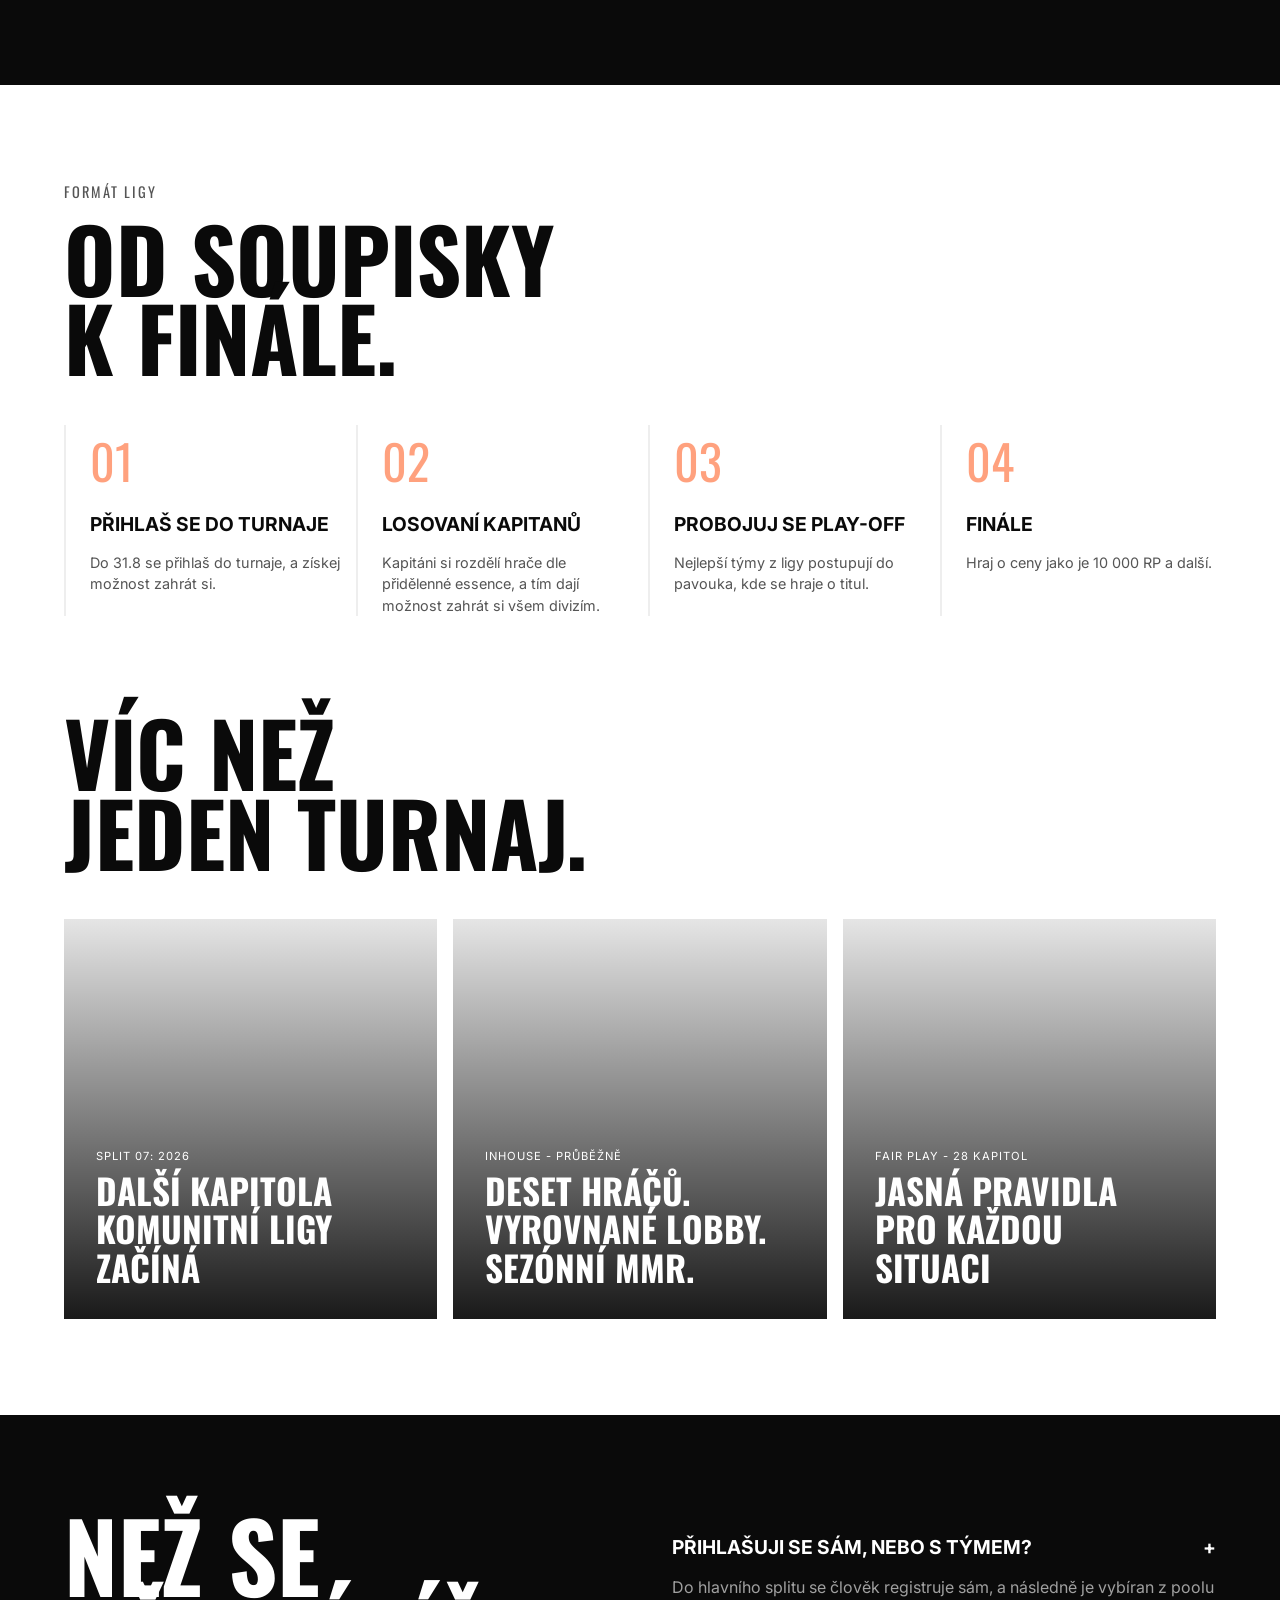
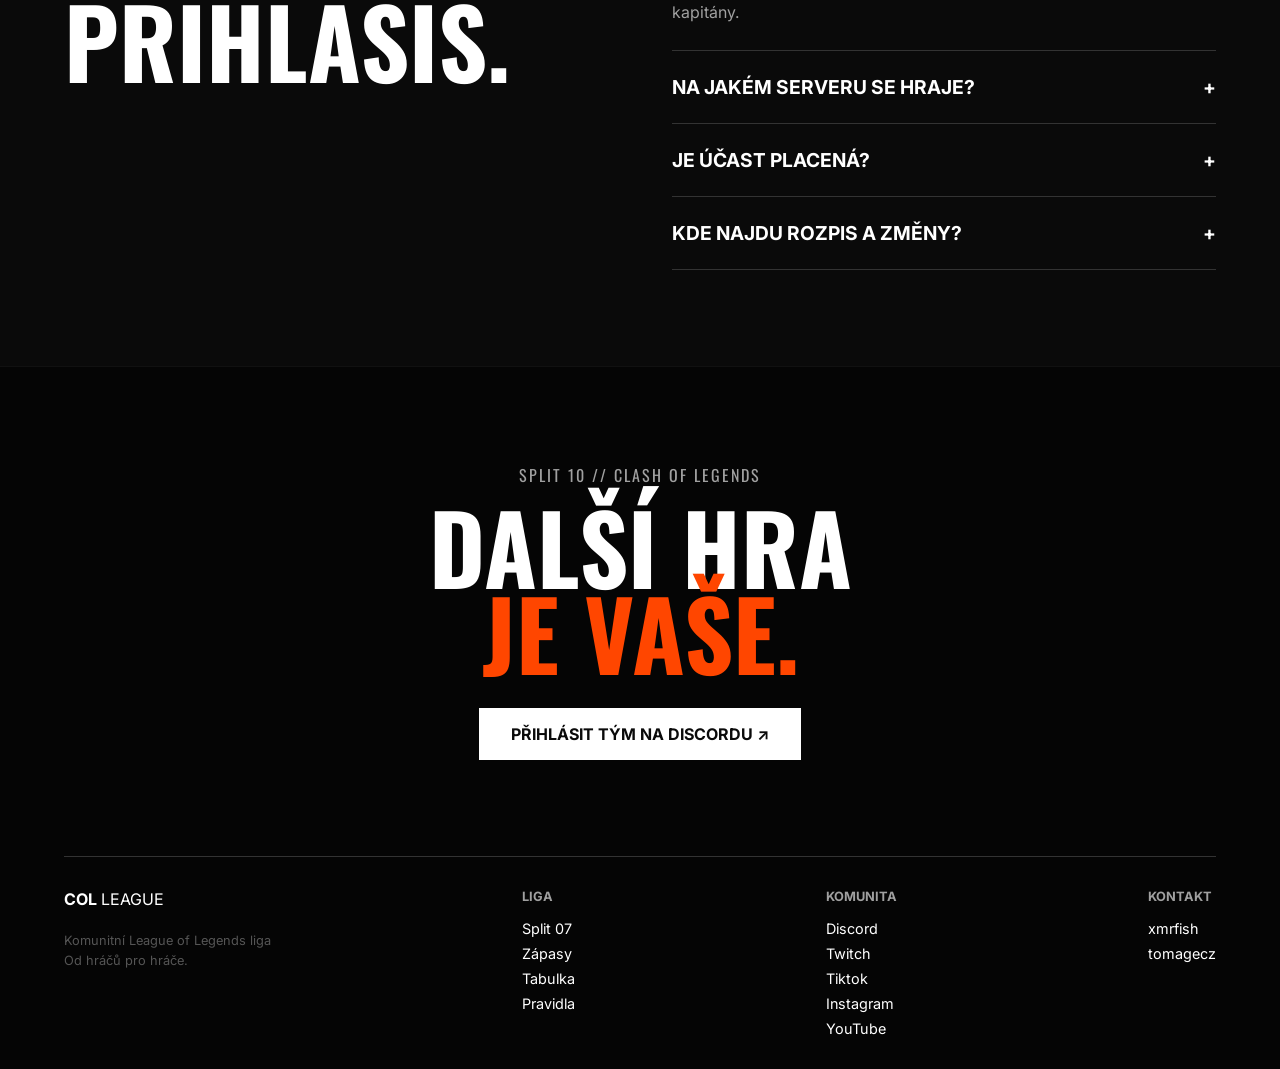
==== commit cc589115: "Update SPLIT links and footer Discord link" ====
--- a/index.html
+++ b/index.html
@@ -17,7 +17,7 @@
             <strong>COL</strong> LEAGUE
         </div>
         <nav class="nav-links">
-            <a href="#">SPLIT 07</a>
+            <a href="#">SPLIT 10</a>
             <a href="#">ZÁPASY</a>
             <a href="#">TABULKA</a>
             <a href="#">PRAVIDLA</a>
@@ -188,12 +188,12 @@
 
     <!-- Footer -->
     <footer class="footer-section">
-        <p class="subtitle" style="color: var(--text-muted); margin-bottom: 1rem;">SPLIT 07 // CLASH OF LEGENDS</p>
+        <p class="subtitle" style="color: var(--text-muted); margin-bottom: 1rem;">SPLIT 10 // CLASH OF LEGENDS</p>
         <h2 class="massive-text">
             DALŠÍ HRA<br>
             <span class="highlight">JE VAŠE.</span>
         </h2>
-        <a href="#" class="btn-light large mt-2" style="margin-bottom: 6rem; display: inline-block;">PŘIHLÁSIT TÝM NA DISCORDU ↗</a>
+        <a href="https://discord.gg/68KqHuSgA" class="btn-light large mt-2" style="margin-bottom: 6rem; display: inline-block;">PŘIHLÁSIT TÝM NA DISCORDU ↗</a>
         
         <div class="footer-links">
             <div class="col-logo"><strong>COL</strong> LEAGUE<br><br><span style="font-size: 0.8rem; color: #555;">Komunitní League of Legends liga<br>Od hráčů pro hráče.</span></div>
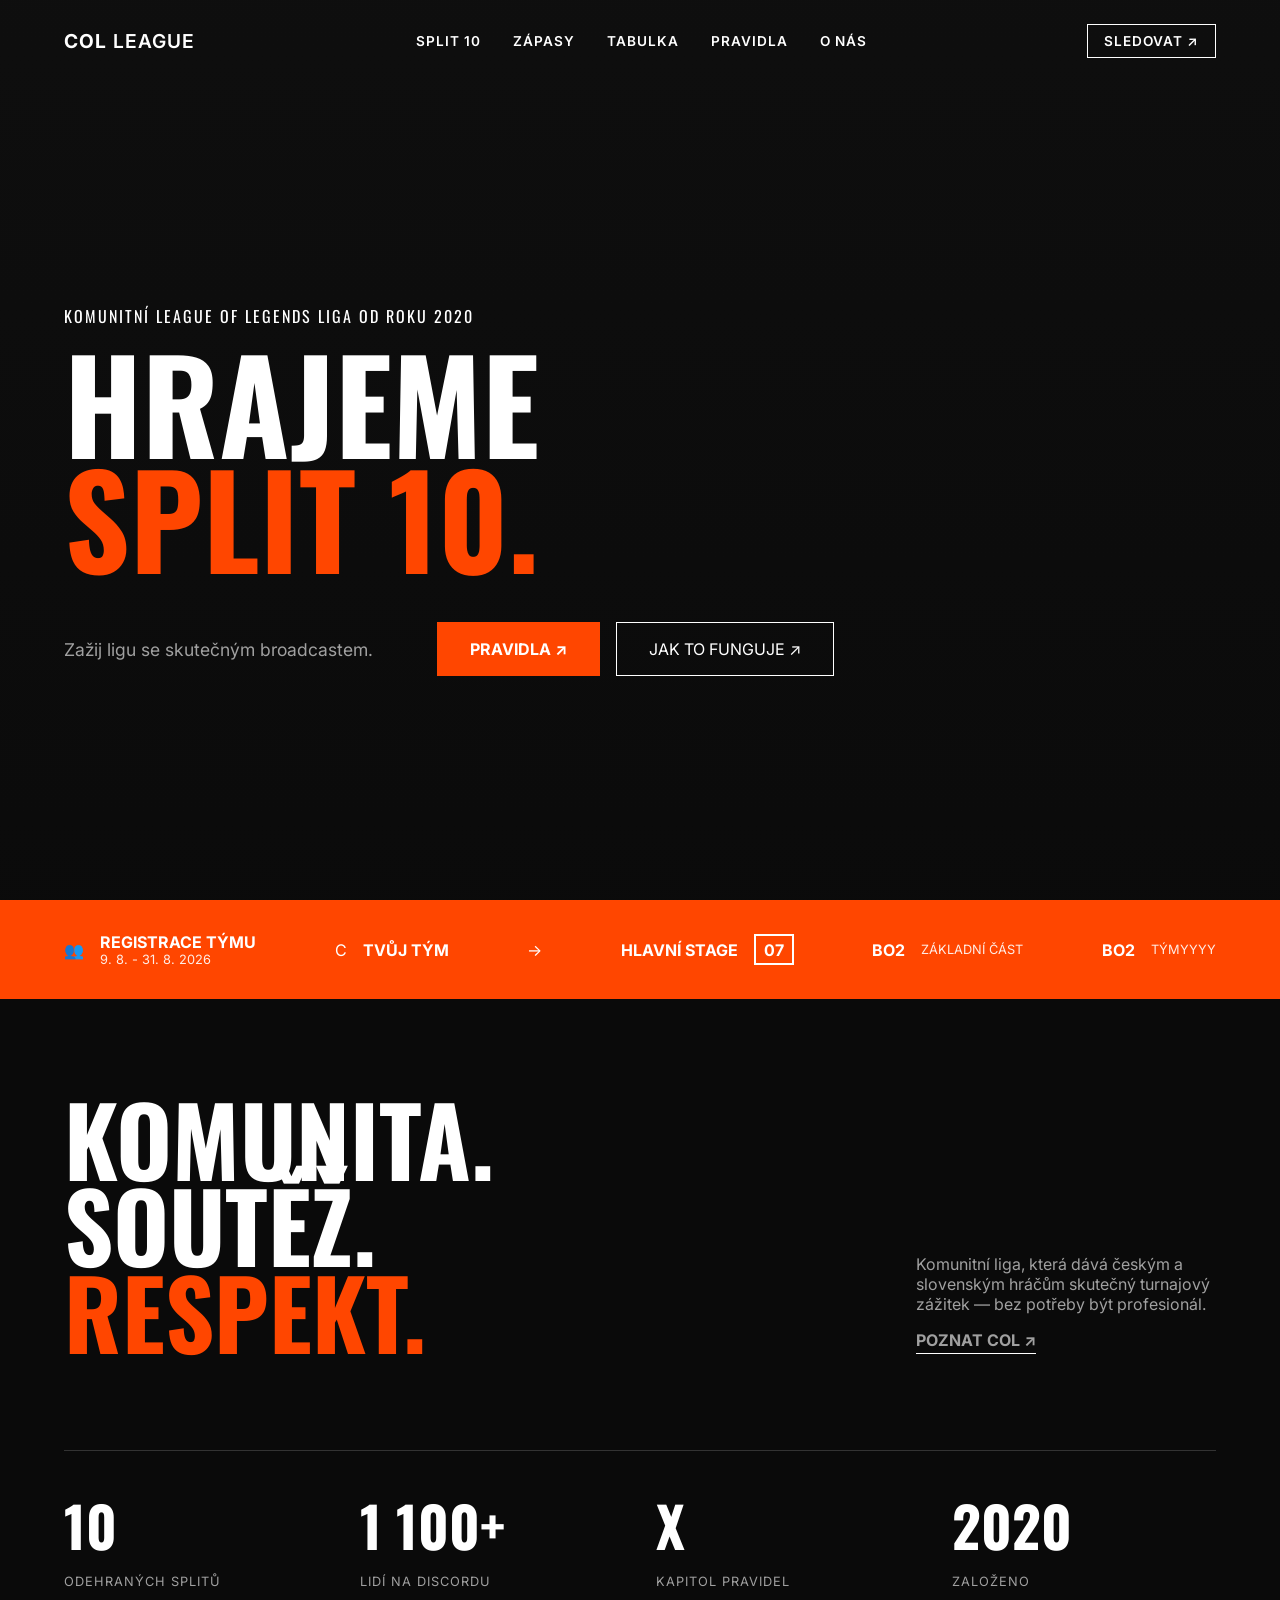
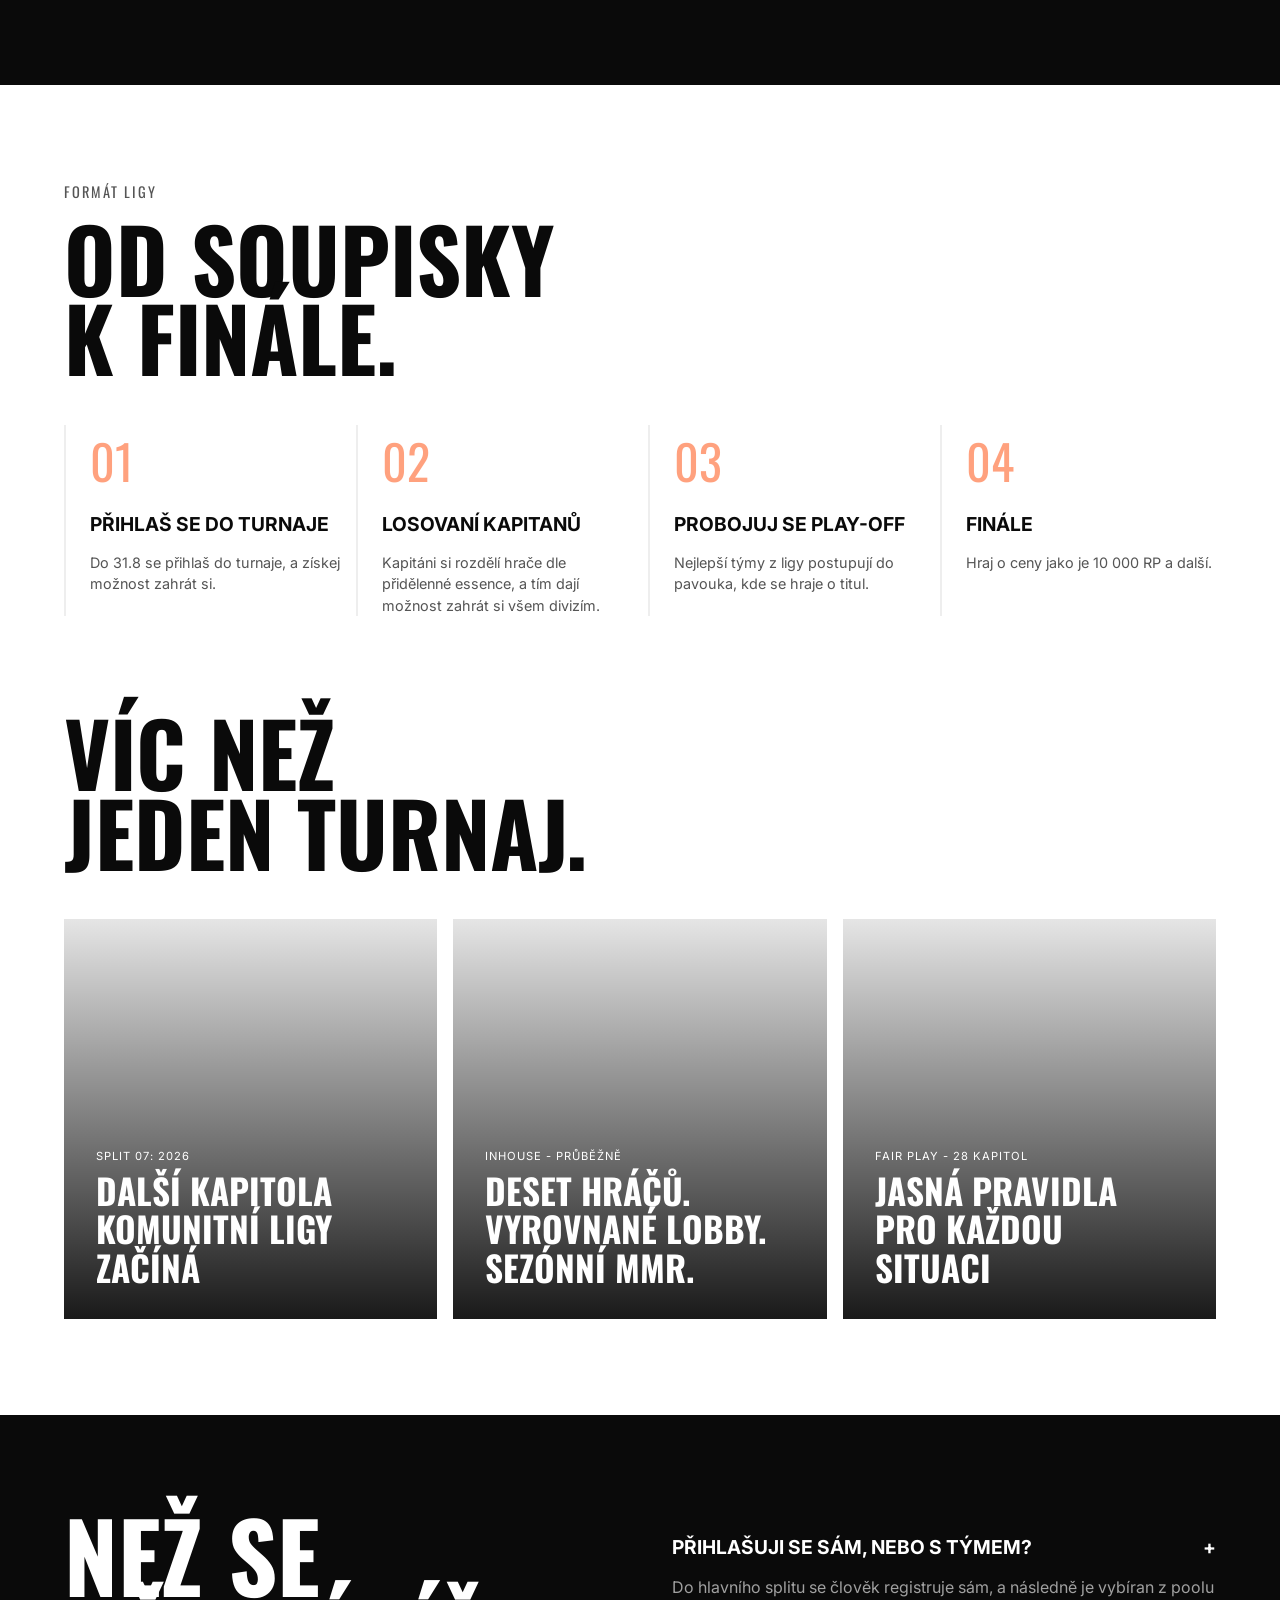
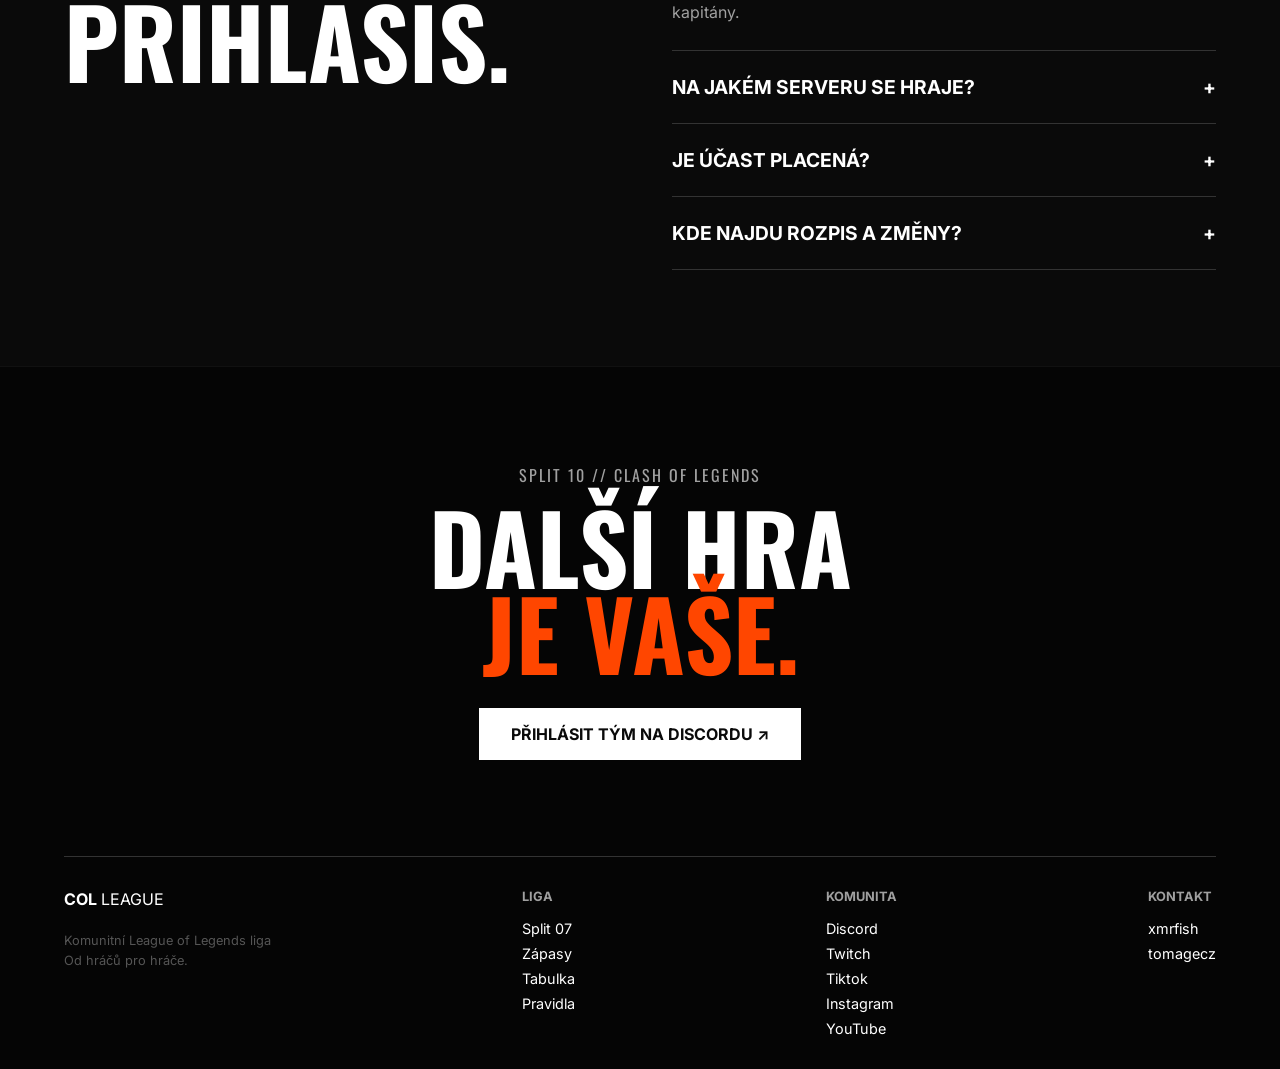
==== commit d2175a84: "Update banner-item content in index.html" ====
--- a/index.html
+++ b/index.html
@@ -74,7 +74,10 @@
             <strong>BO2</strong>
             <p>ZÁKLADNÍ ČÁST</p>
         </div>
-       
+          <div class="banner-item">
+            <strong>BO2</strong>
+            <p>týmyyyy</p>
+        </div>
     </section>
 
     <!-- Sekcia: Komunita, Soutěž, Respekt -->
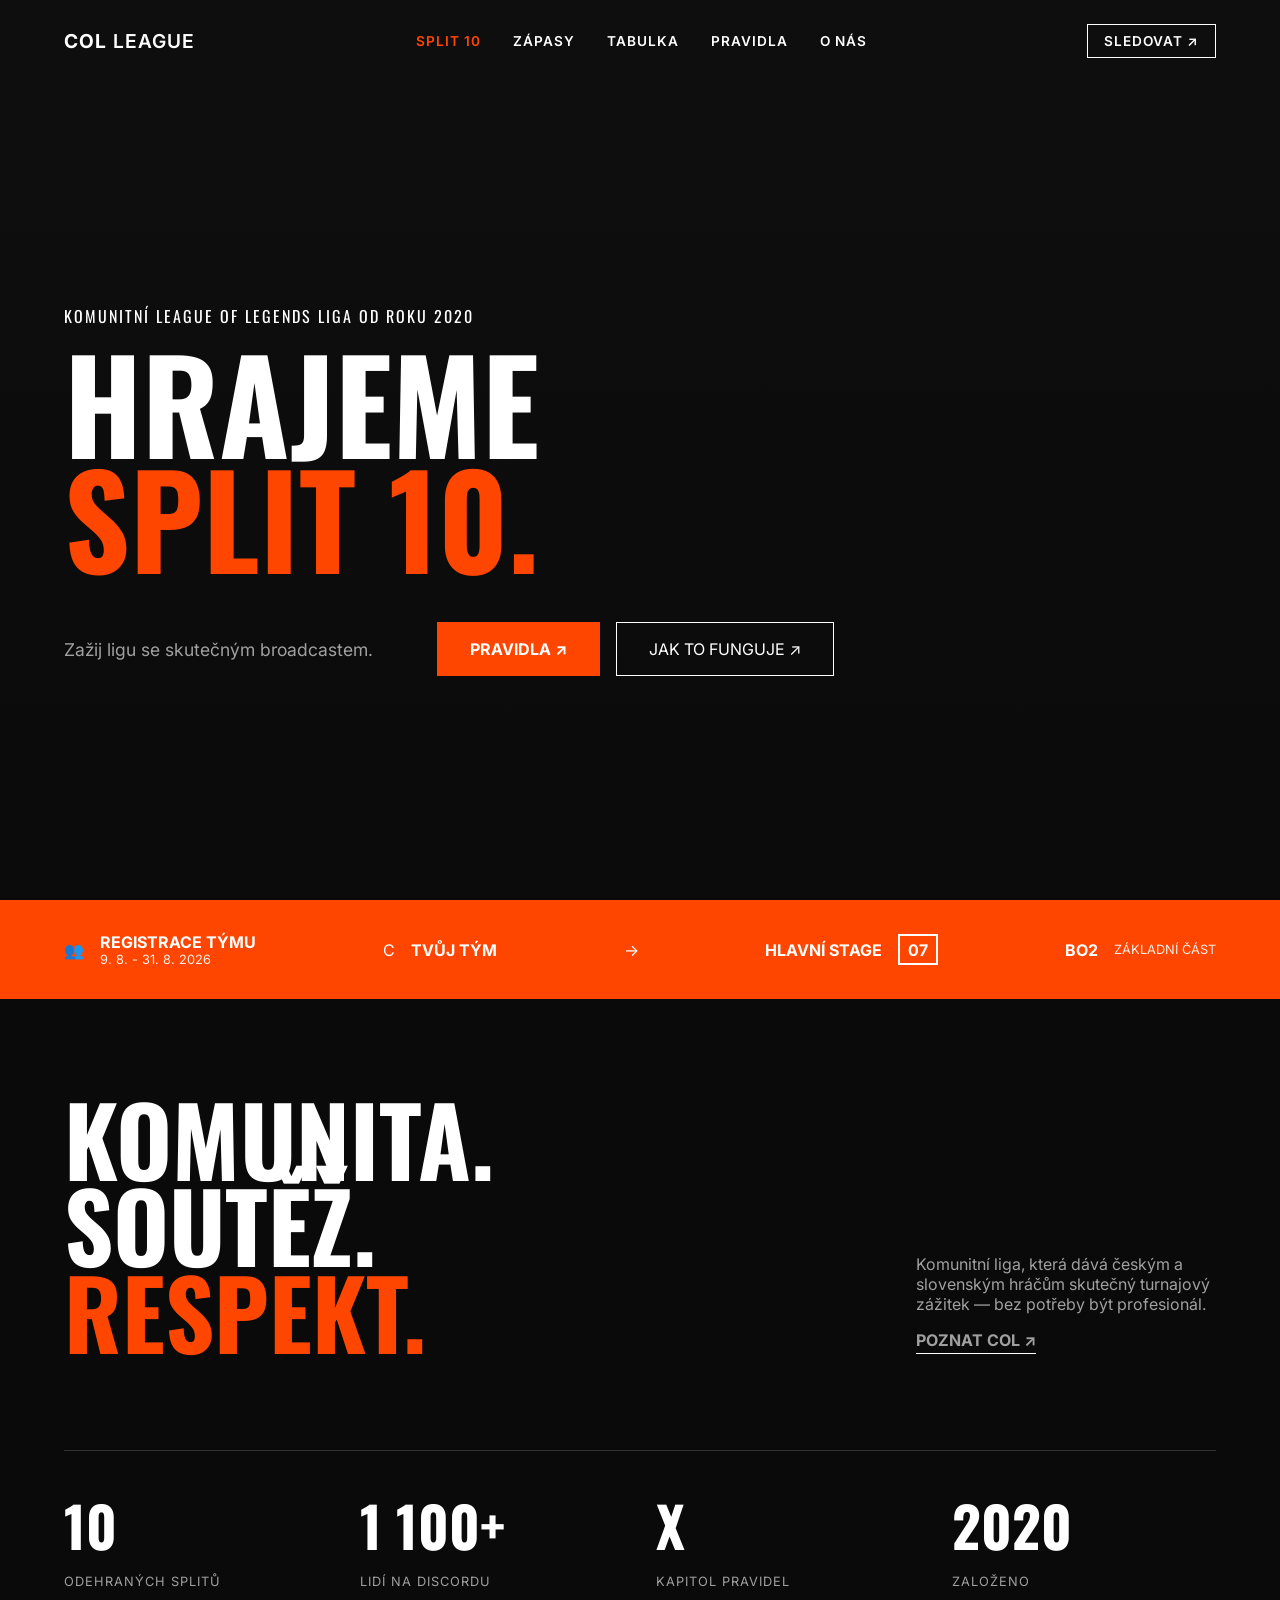
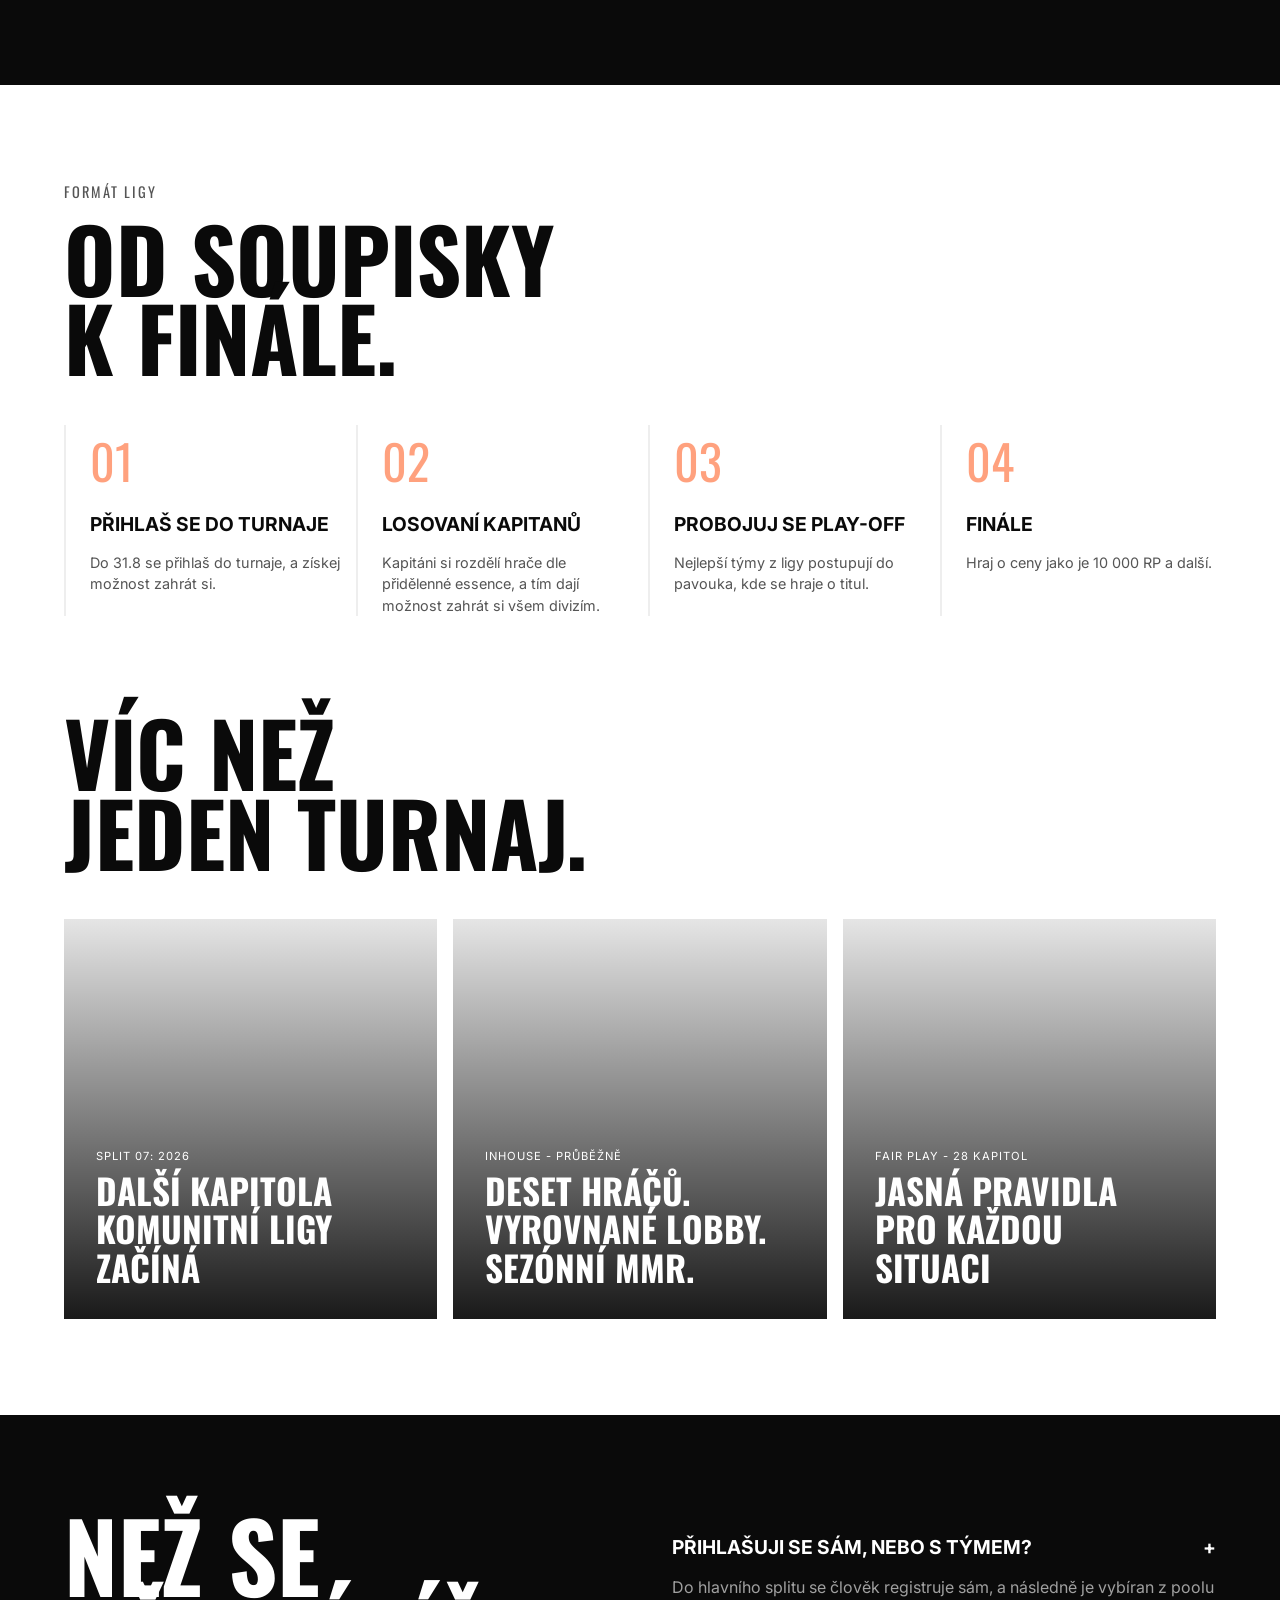
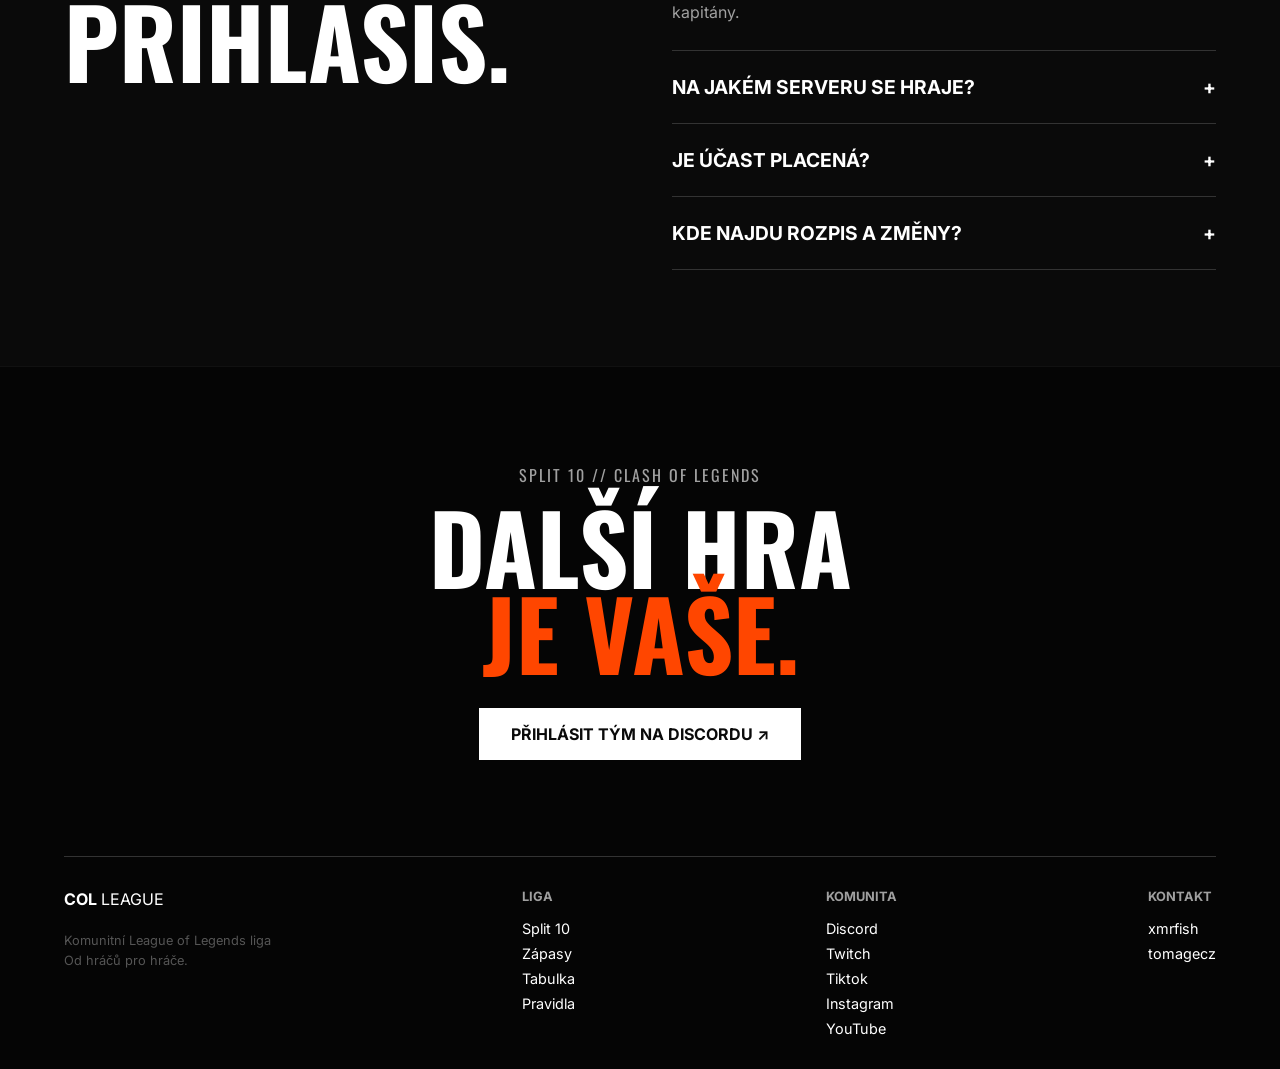
==== commit c6d519ae: "Add files via upload" ====
--- a/index.html
+++ b/index.html
@@ -13,15 +13,15 @@
 
     <!-- Navigácia -->
     <header class="navbar">
-        <div class="logo">
+        <a class="logo" href="index.html" aria-label="COL League — úvodní stránka">
             <strong>COL</strong> LEAGUE
-        </div>
+        </a>
         <nav class="nav-links">
-            <a href="#">SPLIT 10</a>
-            <a href="#">ZÁPASY</a>
+            <a href="index.html" aria-current="page">SPLIT 10</a>
+            <a href="zapasy.html">ZÁPASY</a>
             <a href="#">TABULKA</a>
-            <a href="#">PRAVIDLA</a>
-            <a href="#">O NÁS</a>
+            <a href="pravidla.html">PRAVIDLA</a>
+            <a href="about.html">O NÁS</a>
         </nav>
         <div class="nav-actions">
             <a href="#" class="btn-outline">SLEDOVAT ↗</a>
@@ -41,8 +41,8 @@
                     <p>Zažij ligu se skutečným broadcastem.</p>
                 </div>
                 <div class="hero-buttons">
-                    <a href="#" class="btn-primary large">PRAVIDLA ↗</a>
-                    <a href="#" class="btn-secondary large">JAK TO FUNGUJE ↗</a>
+                    <a href="pravidla.html" class="btn-primary large">PRAVIDLA ↗</a>
+                    <a href="about.html" class="btn-secondary large">JAK TO FUNGUJE ↗</a>
                 </div>
             </div>
         </div>
@@ -74,10 +74,7 @@
             <strong>BO2</strong>
             <p>ZÁKLADNÍ ČÁST</p>
         </div>
-          <div class="banner-item">
-            <strong>BO2</strong>
-            <p>týmyyyy</p>
-        </div>
+       
     </section>
 
     <!-- Sekcia: Komunita, Soutěž, Respekt -->
@@ -90,7 +87,7 @@
             </h2>
             <div class="about-desc">
                 <p>Komunitní liga, která dává českým a slovenským hráčům skutečný turnajový zážitek — bez potřeby být profesionál.</p>
-                <a href="#" class="link-arrow">POZNAT COL ↗</a>
+                <a href="about.html" class="link-arrow">POZNAT COL ↗</a>
             </div>
         </div>
         
@@ -202,10 +199,10 @@
             <div class="col-logo"><strong>COL</strong> LEAGUE<br><br><span style="font-size: 0.8rem; color: #555;">Komunitní League of Legends liga<br>Od hráčů pro hráče.</span></div>
             <div class="links-group">
                 <strong>LIGA</strong>
-                <a href="#">Split 07</a>
-                <a href="#">Zápasy</a>
+                <a href="index.html">Split 10</a>
+                <a href="zapasy.html">Zápasy</a>
                 <a href="#">Tabulka</a>
-                <a href="#">Pravidla</a>
+                <a href="pravidla.html">Pravidla</a>
             </div>
             <div class="links-group">
                 <strong>KOMUNITA</strong>
--- a/style.css
+++ b/style.css
@@ -19,6 +19,15 @@
     color: var(--text-light);
     font-family: var(--font-body);
     overflow-x: hidden;
+}
+
+html {
+    scroll-behavior: smooth;
+}
+
+::selection {
+    background: var(--col-primary);
+    color: #fff;
 }
 
 a {
@@ -55,6 +64,10 @@
     color: var(--col-primary);
 }
 
+.nav-links a[aria-current="page"] {
+    color: var(--col-primary);
+}
+
 .nav-actions {
     display: flex;
     gap: 1rem;
@@ -436,3 +449,695 @@
 .links-group a:hover {
     color: var(--col-primary);
 }
+
+/* --- VNITŘNÍ STRÁNKY --- */
+.page-body {
+    background: #0a0a0a;
+}
+
+.page-navbar {
+    position: relative;
+    background: #0a0a0a;
+    border-bottom: 1px solid #242424;
+}
+
+.page-main {
+    min-height: 70vh;
+}
+
+.page-hero {
+    min-height: 560px;
+    display: flex;
+    align-items: flex-end;
+    padding: 7rem 4rem 5rem;
+    background:
+        radial-gradient(circle at 82% 28%, rgba(255, 70, 0, 0.23), transparent 28%),
+        linear-gradient(130deg, #111 0%, #080808 70%);
+    border-bottom: 1px solid #262626;
+}
+
+.page-hero--compact {
+    min-height: 410px;
+}
+
+.page-hero__inner {
+    width: 100%;
+    max-width: 1280px;
+    margin: 0 auto;
+}
+
+.page-kicker {
+    color: var(--col-primary);
+    font-family: var(--font-heading);
+    letter-spacing: 0.18em;
+    text-transform: uppercase;
+    margin-bottom: 1.2rem;
+}
+
+.page-title {
+    max-width: 1050px;
+    font-family: var(--font-heading);
+    font-size: clamp(4rem, 9vw, 8rem);
+    line-height: 0.88;
+    text-transform: uppercase;
+}
+
+.page-title .highlight {
+    color: var(--col-primary);
+}
+
+.page-lead {
+    max-width: 760px;
+    margin-top: 2rem;
+    color: #b8b8b8;
+    font-size: 1.15rem;
+    line-height: 1.7;
+}
+
+.content-wrap {
+    width: min(100% - 8rem, 1280px);
+    margin-inline: auto;
+}
+
+.content-section {
+    padding-block: 6rem;
+}
+
+.content-section--light {
+    background: #fff;
+    color: #0a0a0a;
+}
+
+.content-section--orange {
+    background: var(--col-primary);
+    color: #fff;
+}
+
+.section-heading {
+    font-family: var(--font-heading);
+    font-size: clamp(3rem, 6vw, 5.5rem);
+    line-height: 0.92;
+    text-transform: uppercase;
+}
+
+.section-intro {
+    max-width: 700px;
+    margin-top: 1.5rem;
+    color: #777;
+    line-height: 1.75;
+}
+
+.section-dark .section-intro {
+    color: var(--text-muted);
+}
+
+.split-intro {
+    display: grid;
+    grid-template-columns: 1.35fr 0.65fr;
+    gap: 5rem;
+    align-items: end;
+}
+
+.editorial-copy {
+    color: #b8b8b8;
+    font-size: 1.1rem;
+    line-height: 1.8;
+}
+
+.editorial-copy p + p {
+    margin-top: 1.2rem;
+}
+
+.about-stat-row {
+    display: grid;
+    grid-template-columns: repeat(3, 1fr);
+    margin-top: 4rem;
+    border-top: 1px solid #333;
+}
+
+.about-stat {
+    padding: 2rem 2rem 0 0;
+    border-right: 1px solid #333;
+}
+
+.about-stat:not(:first-child) {
+    padding-left: 2rem;
+}
+
+.about-stat:last-child {
+    border-right: 0;
+}
+
+.about-stat strong {
+    display: block;
+    font-family: var(--font-heading);
+    font-size: 4rem;
+    line-height: 1;
+}
+
+.about-stat span {
+    display: block;
+    margin-top: 0.65rem;
+    color: var(--text-muted);
+    font-size: 0.78rem;
+    letter-spacing: 0.1em;
+    text-transform: uppercase;
+}
+
+.value-grid-new {
+    display: grid;
+    grid-template-columns: repeat(4, 1fr);
+    gap: 1px;
+    margin-top: 4rem;
+    background: #ddd;
+    border: 1px solid #ddd;
+}
+
+.value-card-new {
+    min-height: 300px;
+    padding: 2rem;
+    background: #fff;
+    display: flex;
+    flex-direction: column;
+    justify-content: space-between;
+}
+
+.value-number {
+    color: var(--col-primary);
+    font-family: var(--font-heading);
+    font-size: 1.1rem;
+}
+
+.value-card-new h3 {
+    margin-bottom: 1rem;
+    font-family: var(--font-heading);
+    font-size: 2rem;
+    text-transform: uppercase;
+}
+
+.value-card-new p {
+    color: #666;
+    line-height: 1.6;
+}
+
+.activity-grid {
+    display: grid;
+    grid-template-columns: repeat(2, 1fr);
+    gap: 1rem;
+    margin-top: 4rem;
+}
+
+.activity-card {
+    min-height: 340px;
+    padding: 2.5rem;
+    border: 1px solid #333;
+    background: #101010;
+}
+
+.activity-card__tag {
+    display: inline-block;
+    margin-bottom: 5rem;
+    color: var(--col-primary);
+    font-family: var(--font-heading);
+    letter-spacing: 0.12em;
+    text-transform: uppercase;
+}
+
+.activity-card h3 {
+    margin-bottom: 1rem;
+    font-family: var(--font-heading);
+    font-size: 2.6rem;
+    text-transform: uppercase;
+}
+
+.activity-card p,
+.activity-card li {
+    color: var(--text-muted);
+    line-height: 1.65;
+}
+
+.activity-card ul {
+    padding-left: 1.1rem;
+}
+
+.activity-card li + li {
+    margin-top: 0.55rem;
+}
+
+.history-grid {
+    display: grid;
+    grid-template-columns: repeat(2, 1fr);
+    gap: 1rem;
+    margin-top: 3rem;
+}
+
+.history-year {
+    padding: 2rem;
+    border: 1px solid #ddd;
+}
+
+.history-year h3 {
+    color: var(--col-primary);
+    font-family: var(--font-heading);
+    font-size: 3.5rem;
+}
+
+.history-year ul {
+    margin-top: 1rem;
+    padding-left: 1.2rem;
+    color: #555;
+    line-height: 1.9;
+}
+
+.contact-strip {
+    display: flex;
+    justify-content: space-between;
+    gap: 3rem;
+    align-items: center;
+}
+
+.contact-strip p {
+    max-width: 580px;
+    margin-top: 1rem;
+    line-height: 1.7;
+}
+
+/* Pravidla */
+.draft-notice {
+    display: flex;
+    align-items: center;
+    gap: 1rem;
+    padding: 1.25rem 1.5rem;
+    border: 1px solid rgba(255, 255, 255, 0.28);
+    background: rgba(255, 255, 255, 0.08);
+    margin-top: 2.5rem;
+    max-width: 720px;
+}
+
+.draft-notice__badge {
+    flex: 0 0 auto;
+    background: #fff;
+    color: #0a0a0a;
+    padding: 0.4rem 0.65rem;
+    font-size: 0.72rem;
+    font-weight: 700;
+    letter-spacing: 0.08em;
+}
+
+.rules-layout {
+    display: grid;
+    grid-template-columns: 270px 1fr;
+    gap: 5rem;
+    align-items: start;
+}
+
+.rules-nav {
+    position: sticky;
+    top: 2rem;
+    border-top: 1px solid #333;
+}
+
+.rules-nav a {
+    display: flex;
+    justify-content: space-between;
+    padding: 1rem 0;
+    border-bottom: 1px solid #333;
+    color: #aaa;
+    font-size: 0.85rem;
+    text-transform: uppercase;
+}
+
+.rules-nav a:hover {
+    color: var(--col-primary);
+}
+
+.rules-chapters {
+    display: grid;
+    gap: 1rem;
+}
+
+.rule-chapter {
+    padding: 2.25rem;
+    border: 1px solid #303030;
+    background: #101010;
+}
+
+.rule-chapter__head {
+    display: grid;
+    grid-template-columns: 80px 1fr;
+    gap: 1.5rem;
+    align-items: start;
+}
+
+.rule-chapter__number {
+    color: var(--col-primary);
+    font-family: var(--font-heading);
+    font-size: 2.2rem;
+}
+
+.rule-chapter h2 {
+    font-family: var(--font-heading);
+    font-size: 2rem;
+    text-transform: uppercase;
+}
+
+.rule-chapter p {
+    margin-top: 0.8rem;
+    color: #8d8d8d;
+    line-height: 1.7;
+}
+
+/* Zápasy */
+.match-filter-bar {
+    display: flex;
+    justify-content: space-between;
+    align-items: center;
+    gap: 1rem;
+    margin-bottom: 2rem;
+    padding-bottom: 1.5rem;
+    border-bottom: 1px solid #333;
+}
+
+.match-tabs {
+    display: flex;
+    flex-wrap: wrap;
+    gap: 0.6rem;
+}
+
+.match-tab {
+    padding: 0.7rem 1rem;
+    border: 1px solid #333;
+    color: #aaa;
+    font-size: 0.78rem;
+    font-weight: 600;
+    text-transform: uppercase;
+}
+
+.match-tab--active,
+.match-tab:hover {
+    border-color: var(--col-primary);
+    background: var(--col-primary);
+    color: #fff;
+}
+
+.matches-group + .matches-group {
+    margin-top: 5rem;
+}
+
+.matches-group__title {
+    margin-bottom: 1.4rem;
+    font-family: var(--font-heading);
+    font-size: 2.4rem;
+    text-transform: uppercase;
+}
+
+.matches-list-new {
+    display: grid;
+    gap: 1rem;
+}
+
+.match-card-new {
+    position: relative;
+    display: grid;
+    grid-template-columns: minmax(180px, 1fr) minmax(300px, 1.35fr) minmax(180px, 1fr);
+    gap: 2rem;
+    align-items: center;
+    min-height: 190px;
+    padding: 2rem;
+    border: 1px solid #303030;
+    background: linear-gradient(120deg, #101010, #0c0c0c);
+    overflow: hidden;
+}
+
+.match-card-new::after {
+    content: "";
+    position: absolute;
+    inset: 0 auto 0 0;
+    width: 4px;
+    background: var(--col-primary);
+}
+
+.match-card-new--finished::after {
+    background: #5c5c5c;
+}
+
+.match-team {
+    display: flex;
+    align-items: center;
+    gap: 1rem;
+    min-width: 0;
+}
+
+.match-team--right {
+    flex-direction: row-reverse;
+    text-align: right;
+}
+
+.team-mark {
+    flex: 0 0 64px;
+    width: 64px;
+    height: 64px;
+    display: grid;
+    place-items: center;
+    border: 1px solid #3c3c3c;
+    background: #181818;
+    color: var(--col-primary);
+    font-family: var(--font-heading);
+    font-size: 1.55rem;
+}
+
+.match-team__name {
+    font-family: var(--font-heading);
+    font-size: 1.4rem;
+    line-height: 1.05;
+    text-transform: uppercase;
+}
+
+.match-team__record {
+    margin-top: 0.35rem;
+    color: #727272;
+    font-size: 0.72rem;
+    text-transform: uppercase;
+}
+
+.match-center {
+    text-align: center;
+}
+
+.match-meta {
+    color: #787878;
+    font-size: 0.72rem;
+    letter-spacing: 0.09em;
+    text-transform: uppercase;
+}
+
+.match-score {
+    margin: 0.55rem 0;
+    font-family: var(--font-heading);
+    font-size: 3rem;
+    letter-spacing: 0.08em;
+}
+
+.match-time {
+    margin: 0.55rem 0;
+    font-family: var(--font-heading);
+    font-size: 2.25rem;
+}
+
+.match-badges {
+    display: flex;
+    justify-content: center;
+    flex-wrap: wrap;
+    gap: 0.4rem;
+}
+
+.match-badge {
+    padding: 0.35rem 0.55rem;
+    border: 1px solid #393939;
+    color: #aaa;
+    font-size: 0.65rem;
+    text-transform: uppercase;
+}
+
+.match-badge--live {
+    border-color: var(--col-primary);
+    color: var(--col-primary);
+}
+
+.matches-note {
+    max-width: 620px;
+    color: #777;
+    line-height: 1.65;
+}
+
+@media (max-width: 980px) {
+    .navbar {
+        padding: 1.25rem 2rem;
+    }
+
+    .nav-links {
+        gap: 1rem;
+    }
+
+    .nav-actions {
+        display: none;
+    }
+
+    .page-hero {
+        padding-inline: 2rem;
+    }
+
+    .content-wrap {
+        width: min(100% - 4rem, 1280px);
+    }
+
+    .split-intro,
+    .rules-layout {
+        grid-template-columns: 1fr;
+        gap: 3rem;
+    }
+
+    .rules-nav {
+        position: static;
+    }
+
+    .value-grid-new {
+        grid-template-columns: repeat(2, 1fr);
+    }
+
+    .match-card-new {
+        grid-template-columns: 1fr;
+        gap: 1.4rem;
+        text-align: center;
+    }
+
+    .match-team,
+    .match-team--right {
+        flex-direction: column;
+        text-align: center;
+    }
+}
+
+@media (max-width: 700px) {
+    .navbar {
+        position: relative;
+        flex-wrap: wrap;
+        gap: 1rem;
+        padding: 1rem 1.25rem;
+        background: #0a0a0a;
+    }
+
+    .nav-links {
+        width: 100%;
+        overflow-x: auto;
+        padding-bottom: 0.35rem;
+        font-size: 0.74rem;
+    }
+
+    .nav-links a {
+        flex: 0 0 auto;
+    }
+
+    .hero {
+        height: auto;
+        min-height: 720px;
+        padding-inline: 1.25rem;
+    }
+
+    .main-title {
+        font-size: clamp(4.4rem, 22vw, 7rem);
+    }
+
+    .hero-actions,
+    .about-top,
+    .contact-strip {
+        flex-direction: column;
+        align-items: flex-start;
+        gap: 2rem;
+    }
+
+    .hero-buttons {
+        flex-wrap: wrap;
+    }
+
+    .info-banner,
+    .section-dark,
+    .section-light,
+    .footer-section {
+        padding-inline: 1.25rem;
+    }
+
+    .info-banner {
+        gap: 1.5rem;
+    }
+
+    .massive-text,
+    .massive-text-dark {
+        font-size: clamp(3.4rem, 17vw, 5.5rem);
+    }
+
+    .stats-grid,
+    .steps-grid,
+    .features-grid,
+    .faq-section,
+    .footer-links {
+        grid-template-columns: 1fr;
+    }
+
+    .footer-links {
+        display: grid;
+        gap: 2.5rem;
+    }
+
+    .page-hero {
+        min-height: 460px;
+        padding: 5rem 1.25rem 3.5rem;
+    }
+
+    .page-title {
+        font-size: clamp(3.8rem, 19vw, 6rem);
+    }
+
+    .content-wrap {
+        width: min(100% - 2.5rem, 1280px);
+    }
+
+    .content-section {
+        padding-block: 4.5rem;
+    }
+
+    .about-stat-row,
+    .value-grid-new,
+    .activity-grid,
+    .history-grid {
+        grid-template-columns: 1fr;
+    }
+
+    .about-stat {
+        padding: 1.5rem 0;
+        border-right: 0;
+        border-bottom: 1px solid #333;
+    }
+
+    .about-stat:not(:first-child) {
+        padding-left: 0;
+    }
+
+    .rule-chapter {
+        padding: 1.5rem;
+    }
+
+    .rule-chapter__head {
+        grid-template-columns: 1fr;
+        gap: 0.6rem;
+    }
+
+    .match-filter-bar {
+        align-items: flex-start;
+        flex-direction: column;
+    }
+
+    .match-card-new {
+        padding: 1.5rem;
+    }
+}
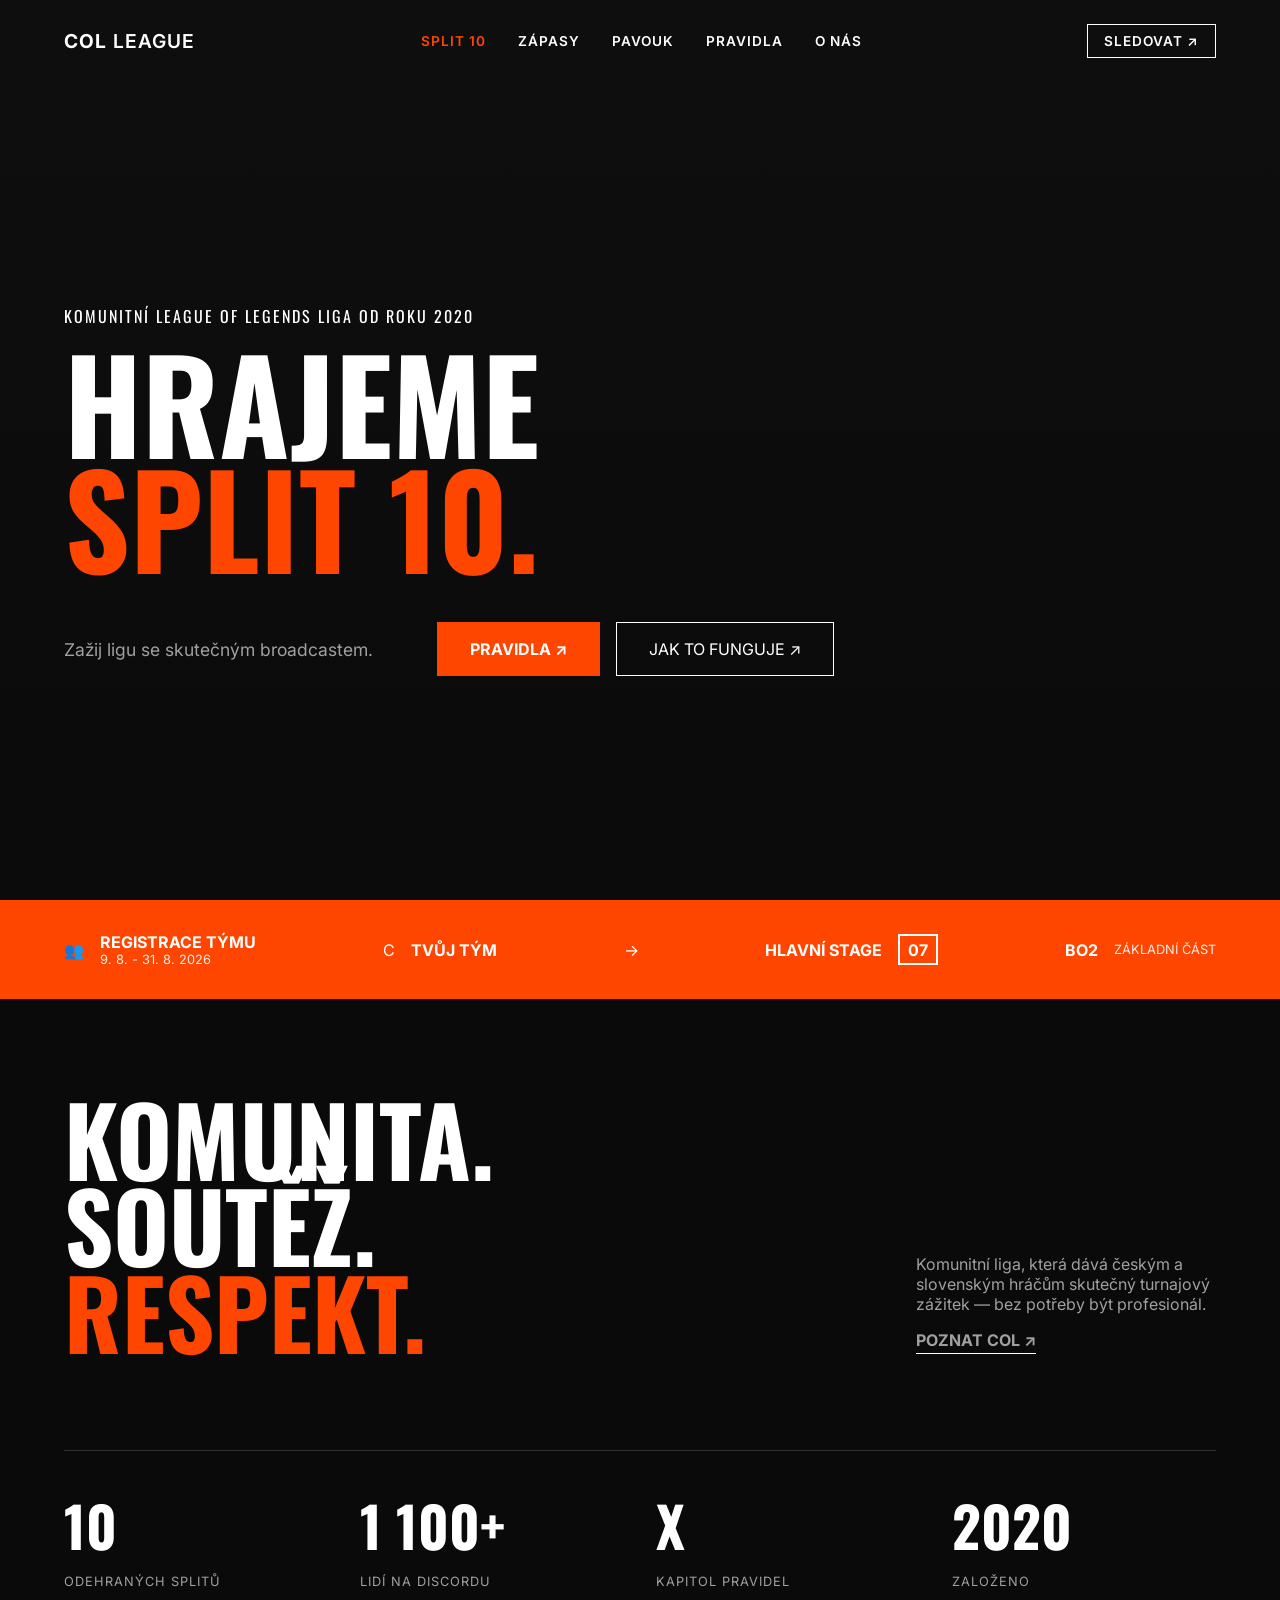
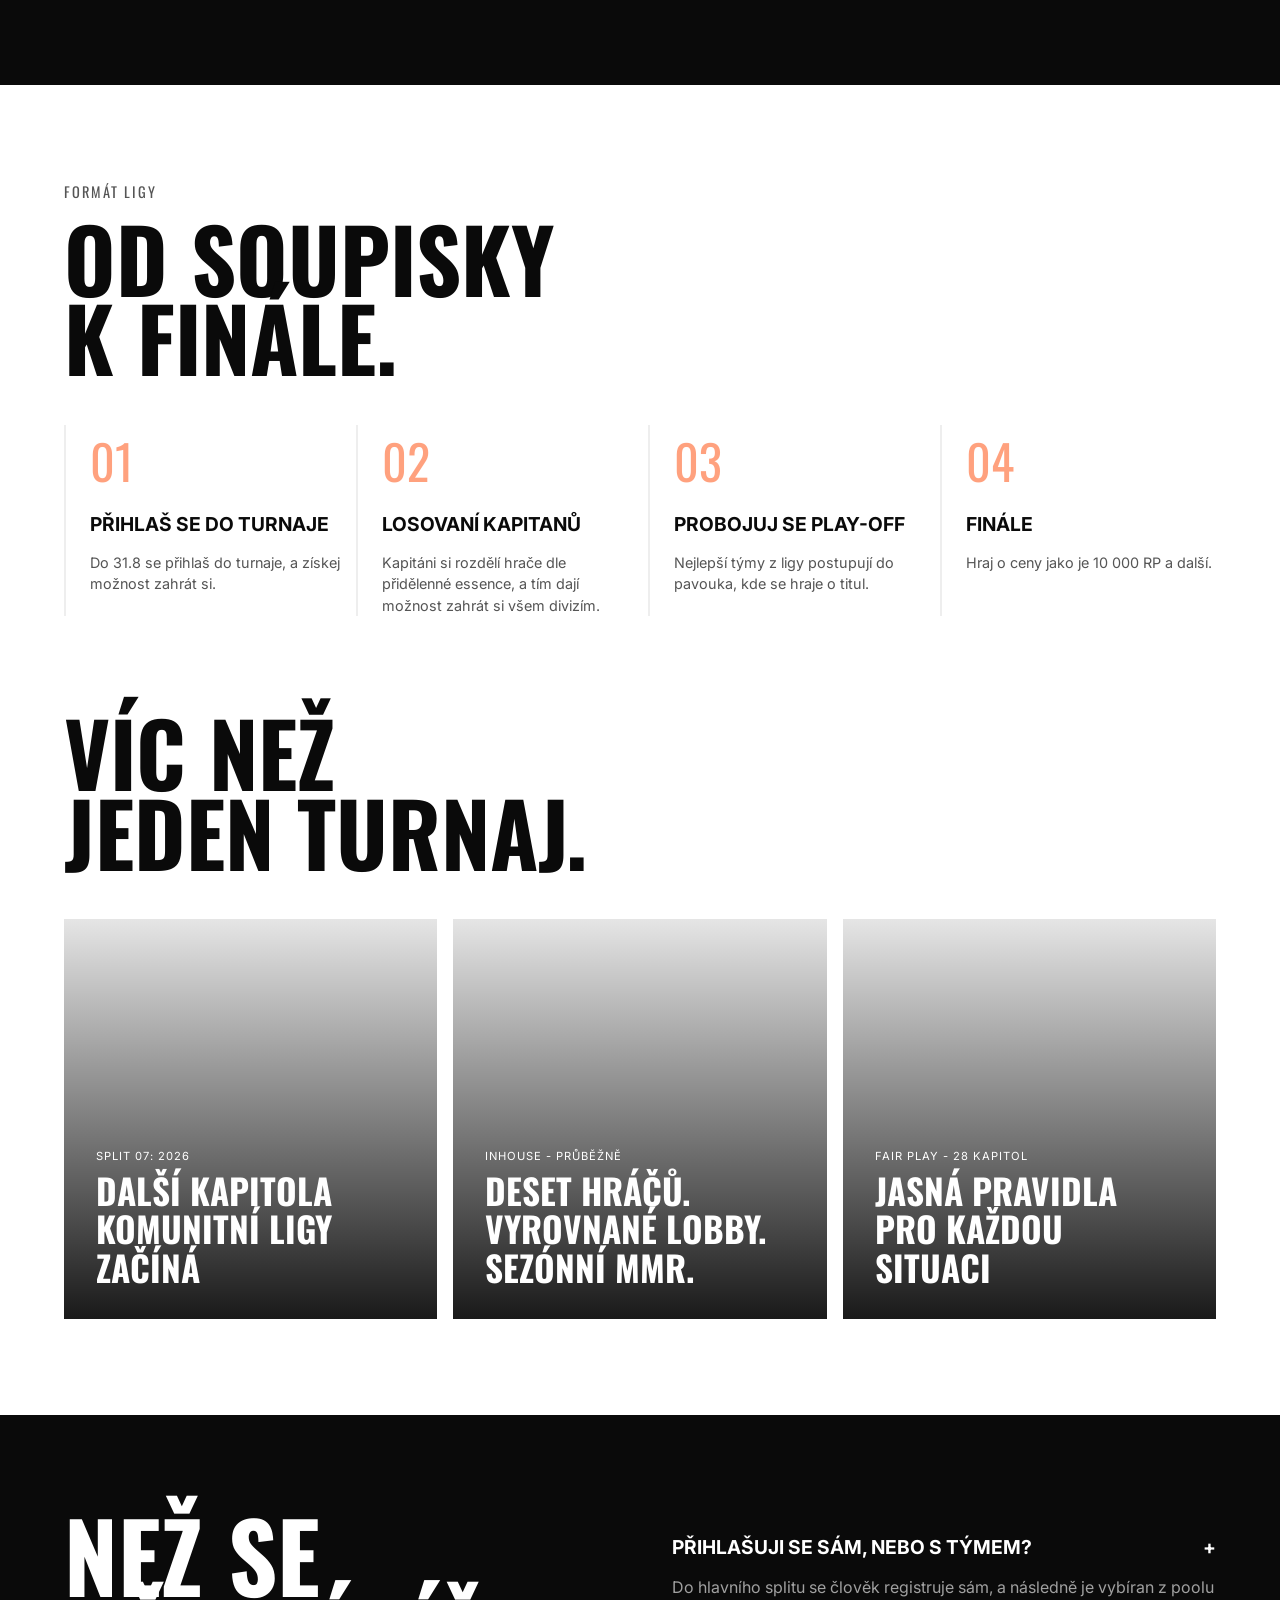
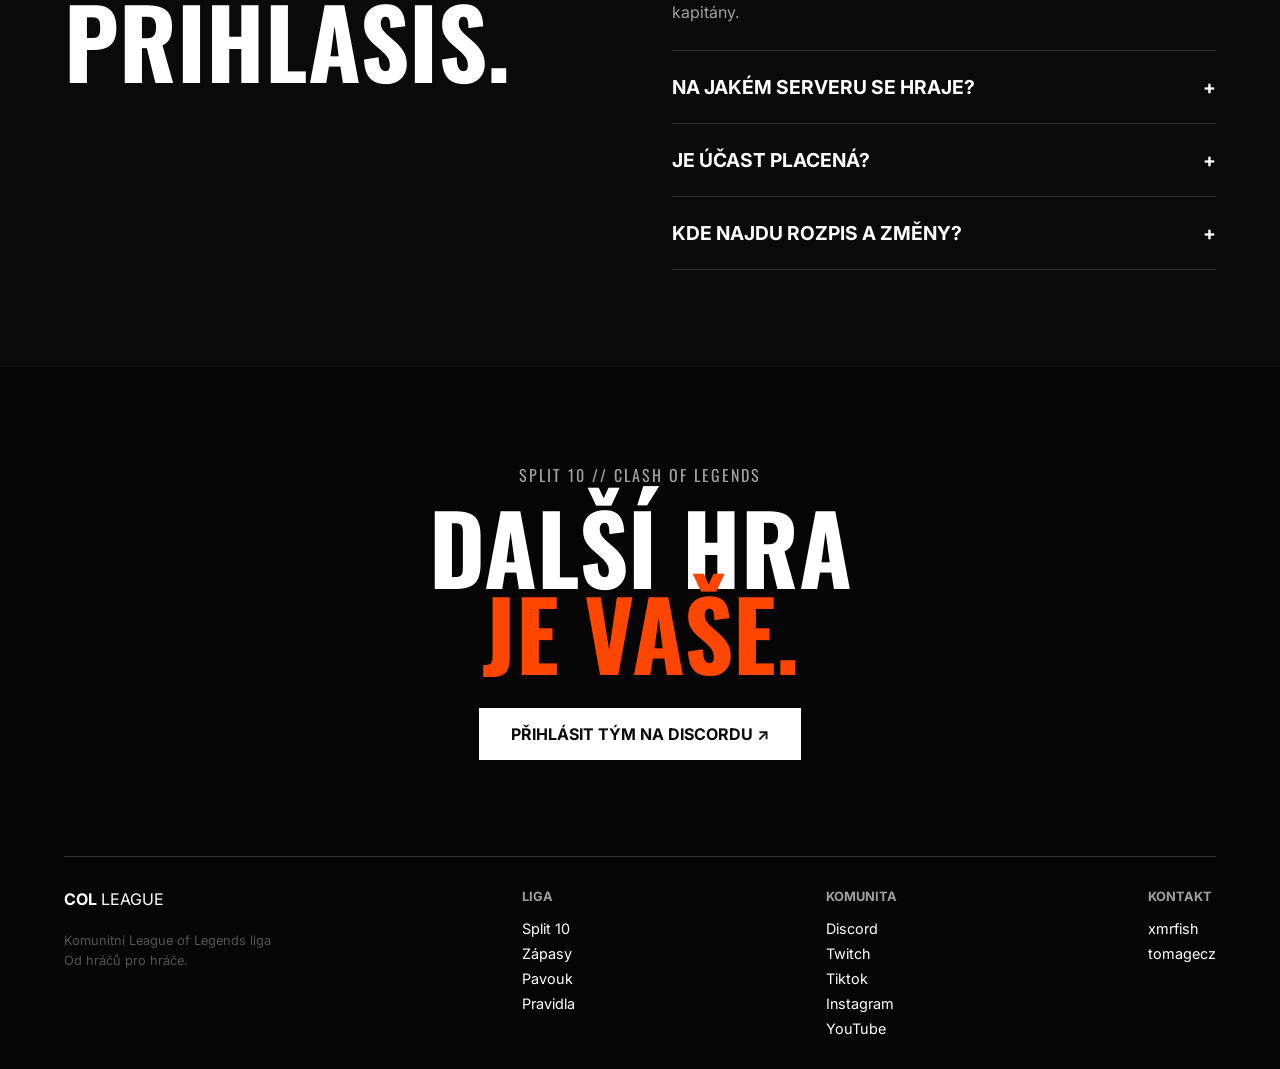
==== commit 51c58f6c: "Add files via upload" ====
--- a/index.html
+++ b/index.html
@@ -19,7 +19,7 @@
         <nav class="nav-links">
             <a href="index.html" aria-current="page">SPLIT 10</a>
             <a href="zapasy.html">ZÁPASY</a>
-            <a href="#">TABULKA</a>
+            <a href="pavouk.html">PAVOUK</a>
             <a href="pravidla.html">PRAVIDLA</a>
             <a href="about.html">O NÁS</a>
         </nav>
@@ -201,7 +201,7 @@
                 <strong>LIGA</strong>
                 <a href="index.html">Split 10</a>
                 <a href="zapasy.html">Zápasy</a>
-                <a href="#">Tabulka</a>
+                <a href="pavouk.html">Pavouk</a>
                 <a href="pravidla.html">Pravidla</a>
             </div>
             <div class="links-group">
--- a/style.css
+++ b/style.css
@@ -818,6 +818,17 @@
     border-bottom: 1px solid #333;
 }
 
+.match-filter-actions {
+    display: flex;
+    align-items: center;
+    justify-content: flex-end;
+    gap: 1.25rem;
+}
+
+.match-filter-actions .btn-outline {
+    flex: 0 0 auto;
+}
+
 .match-tabs {
     display: flex;
     flex-wrap: wrap;
@@ -906,6 +917,12 @@
     font-size: 1.55rem;
 }
 
+.team-mark img {
+    width: 100%;
+    height: 100%;
+    object-fit: contain;
+}
+
 .match-team__name {
     font-family: var(--font-heading);
     font-size: 1.4rem;
@@ -970,6 +987,718 @@
     line-height: 1.65;
 }
 
+/* Generátor zápasů */
+.generator-shell {
+    display: grid;
+    grid-template-columns: minmax(320px, 0.8fr) minmax(500px, 1.2fr);
+    gap: 2rem;
+    align-items: start;
+}
+
+.generator-panel {
+    padding: 2rem;
+    border: 1px solid #303030;
+    background: #101010;
+}
+
+.generator-panel--sticky {
+    position: sticky;
+    top: 2rem;
+}
+
+.generator-panel__head {
+    margin-bottom: 2rem;
+    padding-bottom: 1.25rem;
+    border-bottom: 1px solid #303030;
+}
+
+.generator-panel__head h2 {
+    font-family: var(--font-heading);
+    font-size: 2.2rem;
+    text-transform: uppercase;
+}
+
+.generator-panel__head p {
+    margin-top: 0.55rem;
+    color: #888;
+    line-height: 1.55;
+}
+
+.generator-form {
+    display: grid;
+    gap: 2rem;
+}
+
+.generator-fieldset {
+    display: grid;
+    gap: 1rem;
+    padding: 0;
+    border: 0;
+}
+
+.generator-fieldset legend {
+    width: 100%;
+    margin-bottom: 1rem;
+    padding-bottom: 0.65rem;
+    border-bottom: 1px solid #292929;
+    color: var(--col-primary);
+    font-family: var(--font-heading);
+    font-size: 1rem;
+    letter-spacing: 0.1em;
+    text-transform: uppercase;
+}
+
+.generator-field,
+.generator-field-row {
+    display: grid;
+    gap: 0.5rem;
+}
+
+.generator-field-row {
+    grid-template-columns: repeat(2, minmax(0, 1fr));
+    gap: 1rem;
+}
+
+.generator-field label,
+.generator-field__label {
+    color: #aaa;
+    font-size: 0.72rem;
+    font-weight: 600;
+    letter-spacing: 0.08em;
+    text-transform: uppercase;
+}
+
+.generator-field input,
+.generator-field select {
+    width: 100%;
+    min-height: 46px;
+    padding: 0.75rem 0.85rem;
+    border: 1px solid #393939;
+    border-radius: 0;
+    outline: 0;
+    background: #090909;
+    color: #fff;
+    font: inherit;
+}
+
+.generator-field input:focus,
+.generator-field select:focus {
+    border-color: var(--col-primary);
+    box-shadow: 0 0 0 2px rgba(255, 70, 0, 0.16);
+}
+
+.generator-check {
+    display: flex;
+    gap: 0.75rem;
+    align-items: flex-start;
+    color: #bbb;
+    line-height: 1.5;
+    cursor: pointer;
+}
+
+.generator-check input {
+    width: 18px;
+    height: 18px;
+    margin-top: 0.15rem;
+    accent-color: var(--col-primary);
+}
+
+.generator-check small {
+    display: block;
+    color: #666;
+}
+
+.team-choice-preview {
+    display: flex;
+    align-items: center;
+    gap: 0.8rem;
+    min-height: 64px;
+    padding: 0.7rem;
+    border: 1px solid #292929;
+    background: #0b0b0b;
+}
+
+.team-choice-preview img {
+    width: 46px;
+    height: 46px;
+    object-fit: contain;
+}
+
+.team-choice-preview strong {
+    display: block;
+    font-family: var(--font-heading);
+    font-size: 1.15rem;
+    text-transform: uppercase;
+}
+
+.team-choice-preview span {
+    color: #666;
+    font-size: 0.72rem;
+}
+
+.generator-error {
+    padding: 0.8rem 1rem;
+    border: 1px solid #9f2e09;
+    background: rgba(159, 46, 9, 0.12);
+    color: #ff9c77;
+    line-height: 1.5;
+}
+
+.generator-actions {
+    display: flex;
+    flex-wrap: wrap;
+    gap: 0.75rem;
+}
+
+.generator-button {
+    border: 1px solid var(--col-primary);
+    background: var(--col-primary);
+    color: #fff;
+    padding: 0.85rem 1.25rem;
+    font: inherit;
+    font-size: 0.82rem;
+    font-weight: 700;
+    letter-spacing: 0.05em;
+    text-transform: uppercase;
+    cursor: pointer;
+}
+
+.generator-button:hover {
+    background: transparent;
+    color: var(--col-primary);
+}
+
+.generator-button--secondary {
+    border-color: #444;
+    background: transparent;
+    color: #bbb;
+}
+
+.generator-button--secondary:hover {
+    border-color: #fff;
+    color: #fff;
+}
+
+.generator-preview {
+    margin-bottom: 2rem;
+}
+
+.generator-preview .match-card-new {
+    grid-template-columns: 1fr;
+    gap: 1.5rem;
+    text-align: center;
+}
+
+.generator-preview .match-team,
+.generator-preview .match-team--right {
+    flex-direction: column;
+    text-align: center;
+}
+
+.code-output-wrap {
+    position: relative;
+}
+
+.code-output {
+    width: 100%;
+    min-height: 390px;
+    resize: vertical;
+    padding: 1.25rem;
+    border: 1px solid #303030;
+    outline: 0;
+    background: #060606;
+    color: #d7d7d7;
+    font-family: Consolas, 'Courier New', monospace;
+    font-size: 0.78rem;
+    line-height: 1.55;
+    tab-size: 4;
+}
+
+.code-output:focus {
+    border-color: var(--col-primary);
+}
+
+.copy-status {
+    min-height: 1.4rem;
+    margin-top: 0.75rem;
+    color: #8b8b8b;
+    font-size: 0.8rem;
+}
+
+.copy-status.is-success {
+    color: #7fcf9a;
+}
+
+.generator-help {
+    margin-top: 2rem;
+    padding: 1.25rem;
+    border-left: 3px solid var(--col-primary);
+    background: #0b0b0b;
+    color: #929292;
+    line-height: 1.65;
+}
+
+.generator-help code {
+    color: #fff;
+}
+
+/* Pavouk: Swiss + play-off */
+.tournament-nav {
+    display: flex;
+    flex-wrap: wrap;
+    gap: 0.65rem;
+    margin-top: 2.25rem;
+}
+
+.tournament-nav a {
+    padding: 0.75rem 1rem;
+    border: 1px solid #3a3a3a;
+    color: #b0b0b0;
+    font-size: 0.75rem;
+    font-weight: 600;
+    letter-spacing: 0.08em;
+    text-transform: uppercase;
+}
+
+.tournament-nav a:hover {
+    border-color: var(--col-primary);
+    color: var(--col-primary);
+}
+
+.stage-heading-row {
+    display: flex;
+    justify-content: space-between;
+    align-items: flex-end;
+    gap: 3rem;
+    margin-bottom: 2.5rem;
+}
+
+.stage-heading-copy {
+    max-width: 650px;
+    color: #858585;
+    line-height: 1.65;
+}
+
+.stage-facts {
+    display: flex;
+    flex-wrap: wrap;
+    gap: 0.55rem;
+    margin-top: 1.25rem;
+}
+
+.stage-fact {
+    padding: 0.45rem 0.65rem;
+    border: 1px solid #343434;
+    color: #999;
+    font-size: 0.68rem;
+    letter-spacing: 0.08em;
+    text-transform: uppercase;
+}
+
+.swiss-board-wrap {
+    width: 100%;
+    overflow-x: auto;
+    border: 1px solid #2e2e2e;
+    background: #0d0d0d;
+}
+
+.swiss-board {
+    min-width: 980px;
+}
+
+.swiss-row {
+    display: grid;
+    grid-template-columns: 46px minmax(210px, 1fr) repeat(5, 54px) 82px 124px;
+    gap: 0.65rem;
+    align-items: center;
+    min-height: 68px;
+    padding: 0.55rem 1rem;
+    border-bottom: 1px solid #262626;
+}
+
+.swiss-row:last-child {
+    border-bottom: 0;
+}
+
+.swiss-row--head {
+    position: sticky;
+    top: 0;
+    z-index: 2;
+    min-height: 48px;
+    background: #171717;
+    color: #777;
+    font-size: 0.65rem;
+    font-weight: 600;
+    letter-spacing: 0.09em;
+    text-transform: uppercase;
+}
+
+.swiss-seed {
+    color: #555;
+    font-family: var(--font-heading);
+    font-size: 1.1rem;
+}
+
+.swiss-team {
+    display: flex;
+    align-items: center;
+    gap: 0.75rem;
+    min-width: 0;
+}
+
+.swiss-team img {
+    width: 40px;
+    height: 40px;
+    object-fit: contain;
+}
+
+.swiss-team strong {
+    overflow: hidden;
+    font-family: var(--font-heading);
+    font-size: 1.05rem;
+    text-overflow: ellipsis;
+    text-transform: uppercase;
+    white-space: nowrap;
+}
+
+.swiss-result {
+    width: 30px;
+    height: 30px;
+    display: grid;
+    place-items: center;
+    margin: 0 auto;
+    border: 1px solid #353535;
+    color: #666;
+    font-size: 0.68rem;
+    font-weight: 700;
+}
+
+.swiss-result--win {
+    border-color: rgba(76, 187, 112, 0.55);
+    background: rgba(76, 187, 112, 0.1);
+    color: #82d69e;
+}
+
+.swiss-result--loss {
+    border-color: rgba(207, 75, 75, 0.5);
+    background: rgba(207, 75, 75, 0.09);
+    color: #e08a8a;
+}
+
+.swiss-record {
+    font-family: var(--font-heading);
+    font-size: 1.25rem;
+    text-align: center;
+}
+
+.swiss-status {
+    justify-self: end;
+    padding: 0.4rem 0.55rem;
+    border: 1px solid #3a3a3a;
+    color: #777;
+    font-size: 0.62rem;
+    font-weight: 700;
+    letter-spacing: 0.07em;
+    text-transform: uppercase;
+}
+
+.swiss-status--advance {
+    border-color: var(--col-primary);
+    color: var(--col-primary);
+}
+
+.stage-bridge {
+    display: grid;
+    grid-template-columns: auto 1fr auto;
+    gap: 1.25rem;
+    align-items: center;
+    margin: 3.5rem 0;
+}
+
+.stage-bridge__label {
+    color: var(--col-primary);
+    font-family: var(--font-heading);
+    font-size: 1.05rem;
+    letter-spacing: 0.09em;
+    text-transform: uppercase;
+}
+
+.stage-bridge__line {
+    position: relative;
+    height: 1px;
+    background: linear-gradient(90deg, var(--col-primary), #4d4d4d);
+}
+
+.stage-bridge__line::after {
+    content: "";
+    position: absolute;
+    top: 50%;
+    right: -1px;
+    width: 9px;
+    height: 9px;
+    border-top: 1px solid #777;
+    border-right: 1px solid #777;
+    transform: translateY(-50%) rotate(45deg);
+}
+
+.stage-bridge__target {
+    font-family: var(--font-heading);
+    font-size: 1.35rem;
+    text-transform: uppercase;
+}
+
+.qualifier-strip {
+    display: grid;
+    grid-template-columns: repeat(8, minmax(110px, 1fr));
+    gap: 1px;
+    margin-bottom: 1rem;
+    background: #2d2d2d;
+    border: 1px solid #2d2d2d;
+}
+
+.qualifier {
+    display: flex;
+    align-items: center;
+    gap: 0.55rem;
+    min-height: 56px;
+    padding: 0.55rem;
+    background: #111;
+}
+
+.qualifier img {
+    width: 30px;
+    height: 30px;
+    object-fit: contain;
+}
+
+.qualifier span {
+    overflow: hidden;
+    font-family: var(--font-heading);
+    font-size: 0.78rem;
+    text-overflow: ellipsis;
+    text-transform: uppercase;
+    white-space: nowrap;
+}
+
+.bracket-legend {
+    display: flex;
+    gap: 1.2rem;
+    align-items: center;
+    color: #777;
+    font-size: 0.72rem;
+}
+
+.bracket-legend span {
+    display: flex;
+    gap: 0.45rem;
+    align-items: center;
+}
+
+.bracket-legend i {
+    width: 9px;
+    height: 9px;
+    display: inline-block;
+    background: #444;
+}
+
+.bracket-legend .is-winner {
+    background: var(--col-primary);
+}
+
+.bracket-scroll {
+    width: 100%;
+    overflow-x: auto;
+    padding-bottom: 1rem;
+}
+
+.bracket {
+    display: grid;
+    grid-template-columns: 270px 110px 270px 110px 270px 90px 220px;
+    min-width: 1340px;
+    border: 1px solid #292929;
+    background: #0c0c0c;
+}
+
+.bracket-column,
+.bracket-connector {
+    min-width: 0;
+}
+
+.bracket-column__head,
+.bracket-connector__head {
+    height: 76px;
+    padding: 1.2rem 1rem;
+    border-bottom: 1px solid #292929;
+    background: #151515;
+}
+
+.bracket-column__head span {
+    display: block;
+    margin-bottom: 0.25rem;
+    color: var(--col-primary);
+    font-size: 0.62rem;
+    font-weight: 700;
+    letter-spacing: 0.09em;
+    text-transform: uppercase;
+}
+
+.bracket-column__head h3 {
+    font-family: var(--font-heading);
+    font-size: 1.25rem;
+    text-transform: uppercase;
+}
+
+.bracket-stage,
+.bracket-lines {
+    position: relative;
+    height: 720px;
+}
+
+.bracket-match {
+    position: absolute;
+    top: var(--slot);
+    right: 12px;
+    left: 12px;
+    transform: translateY(-50%);
+    border: 1px solid #333;
+    background: #121212;
+}
+
+.bracket-match__meta {
+    display: flex;
+    justify-content: space-between;
+    padding: 0.4rem 0.55rem;
+    border-bottom: 1px solid #292929;
+    color: #666;
+    font-size: 0.58rem;
+    letter-spacing: 0.07em;
+    text-transform: uppercase;
+}
+
+.bracket-team {
+    display: grid;
+    grid-template-columns: 28px minmax(0, 1fr) 24px;
+    gap: 0.55rem;
+    align-items: center;
+    min-height: 42px;
+    padding: 0.35rem 0.55rem;
+    color: #888;
+}
+
+.bracket-team + .bracket-team {
+    border-top: 1px solid #242424;
+}
+
+.bracket-team img {
+    width: 27px;
+    height: 27px;
+    object-fit: contain;
+    opacity: 0.62;
+}
+
+.bracket-team span {
+    overflow: hidden;
+    font-family: var(--font-heading);
+    font-size: 0.85rem;
+    text-overflow: ellipsis;
+    text-transform: uppercase;
+    white-space: nowrap;
+}
+
+.bracket-team strong {
+    font-family: var(--font-heading);
+    font-size: 1rem;
+    text-align: right;
+}
+
+.bracket-team--winner {
+    color: #fff;
+    background: linear-gradient(90deg, rgba(255, 70, 0, 0.12), transparent);
+}
+
+.bracket-team--winner img {
+    opacity: 1;
+}
+
+.bracket-team--winner strong {
+    color: var(--col-primary);
+}
+
+.bracket-lines {
+    background-repeat: no-repeat;
+}
+
+.bracket-lines--quarter {
+    background:
+        linear-gradient(#3a3a3a, #3a3a3a) 0 6.25% / 50% 1px no-repeat,
+        linear-gradient(#3a3a3a, #3a3a3a) 0 31.25% / 50% 1px no-repeat,
+        linear-gradient(#3a3a3a, #3a3a3a) 0 56.25% / 50% 1px no-repeat,
+        linear-gradient(#3a3a3a, #3a3a3a) 0 81.25% / 50% 1px no-repeat,
+        linear-gradient(#3a3a3a, #3a3a3a) 50% 6.25% / 1px 25% no-repeat,
+        linear-gradient(#3a3a3a, #3a3a3a) 50% 56.25% / 1px 25% no-repeat,
+        linear-gradient(#3a3a3a, #3a3a3a) 50% 18.75% / 50% 1px no-repeat,
+        linear-gradient(#3a3a3a, #3a3a3a) 50% 68.75% / 50% 1px no-repeat;
+}
+
+.bracket-lines--semi {
+    background:
+        linear-gradient(#3a3a3a, #3a3a3a) 0 18.75% / 50% 1px no-repeat,
+        linear-gradient(#3a3a3a, #3a3a3a) 0 68.75% / 50% 1px no-repeat,
+        linear-gradient(#3a3a3a, #3a3a3a) 50% 18.75% / 1px 50% no-repeat,
+        linear-gradient(#3a3a3a, #3a3a3a) 50% 43.75% / 50% 1px no-repeat;
+}
+
+.bracket-lines--final {
+    background: linear-gradient(90deg, #3a3a3a, var(--col-primary)) 0 43.75% / 100% 1px no-repeat;
+}
+
+.champion-card {
+    position: absolute;
+    top: 43.75%;
+    right: 12px;
+    left: 12px;
+    padding: 1.4rem 1rem;
+    border: 1px solid var(--col-primary);
+    background: radial-gradient(circle at top, rgba(255, 70, 0, 0.2), transparent 70%), #111;
+    text-align: center;
+    transform: translateY(-50%);
+}
+
+.champion-mark {
+    width: 62px;
+    height: 62px;
+    display: grid;
+    place-items: center;
+    margin: 0 auto 1rem;
+    border: 1px solid #4a4a4a;
+    color: var(--col-primary);
+    font-family: var(--font-heading);
+    font-size: 1.3rem;
+}
+
+.champion-card span {
+    display: block;
+    color: #777;
+    font-size: 0.62rem;
+    letter-spacing: 0.09em;
+    text-transform: uppercase;
+}
+
+.champion-card strong {
+    display: block;
+    margin-top: 0.45rem;
+    font-family: var(--font-heading);
+    font-size: 1.4rem;
+    text-transform: uppercase;
+}
+
+.bracket-note {
+    margin-top: 1rem;
+    color: #666;
+    font-size: 0.78rem;
+    line-height: 1.6;
+}
+
 @media (max-width: 980px) {
     .navbar {
         padding: 1.25rem 2rem;
@@ -1009,6 +1738,24 @@
         grid-template-columns: 1fr;
         gap: 1.4rem;
         text-align: center;
+    }
+
+    .generator-shell {
+        grid-template-columns: 1fr;
+    }
+
+    .generator-panel--sticky {
+        position: static;
+    }
+
+    .stage-heading-row {
+        align-items: flex-start;
+        flex-direction: column;
+        gap: 1.5rem;
+    }
+
+    .qualifier-strip {
+        grid-template-columns: repeat(4, minmax(120px, 1fr));
     }
 
     .match-team,
@@ -1137,7 +1884,34 @@
         flex-direction: column;
     }
 
+    .match-filter-actions {
+        width: 100%;
+        align-items: flex-start;
+        flex-direction: column;
+    }
+
     .match-card-new {
         padding: 1.5rem;
     }
-}
+
+    .generator-panel {
+        padding: 1.25rem;
+    }
+
+    .generator-field-row {
+        grid-template-columns: 1fr;
+    }
+
+    .stage-bridge {
+        grid-template-columns: 1fr;
+        gap: 0.8rem;
+    }
+
+    .stage-bridge__line {
+        width: 100%;
+    }
+
+    .qualifier-strip {
+        grid-template-columns: repeat(2, minmax(120px, 1fr));
+    }
+}
